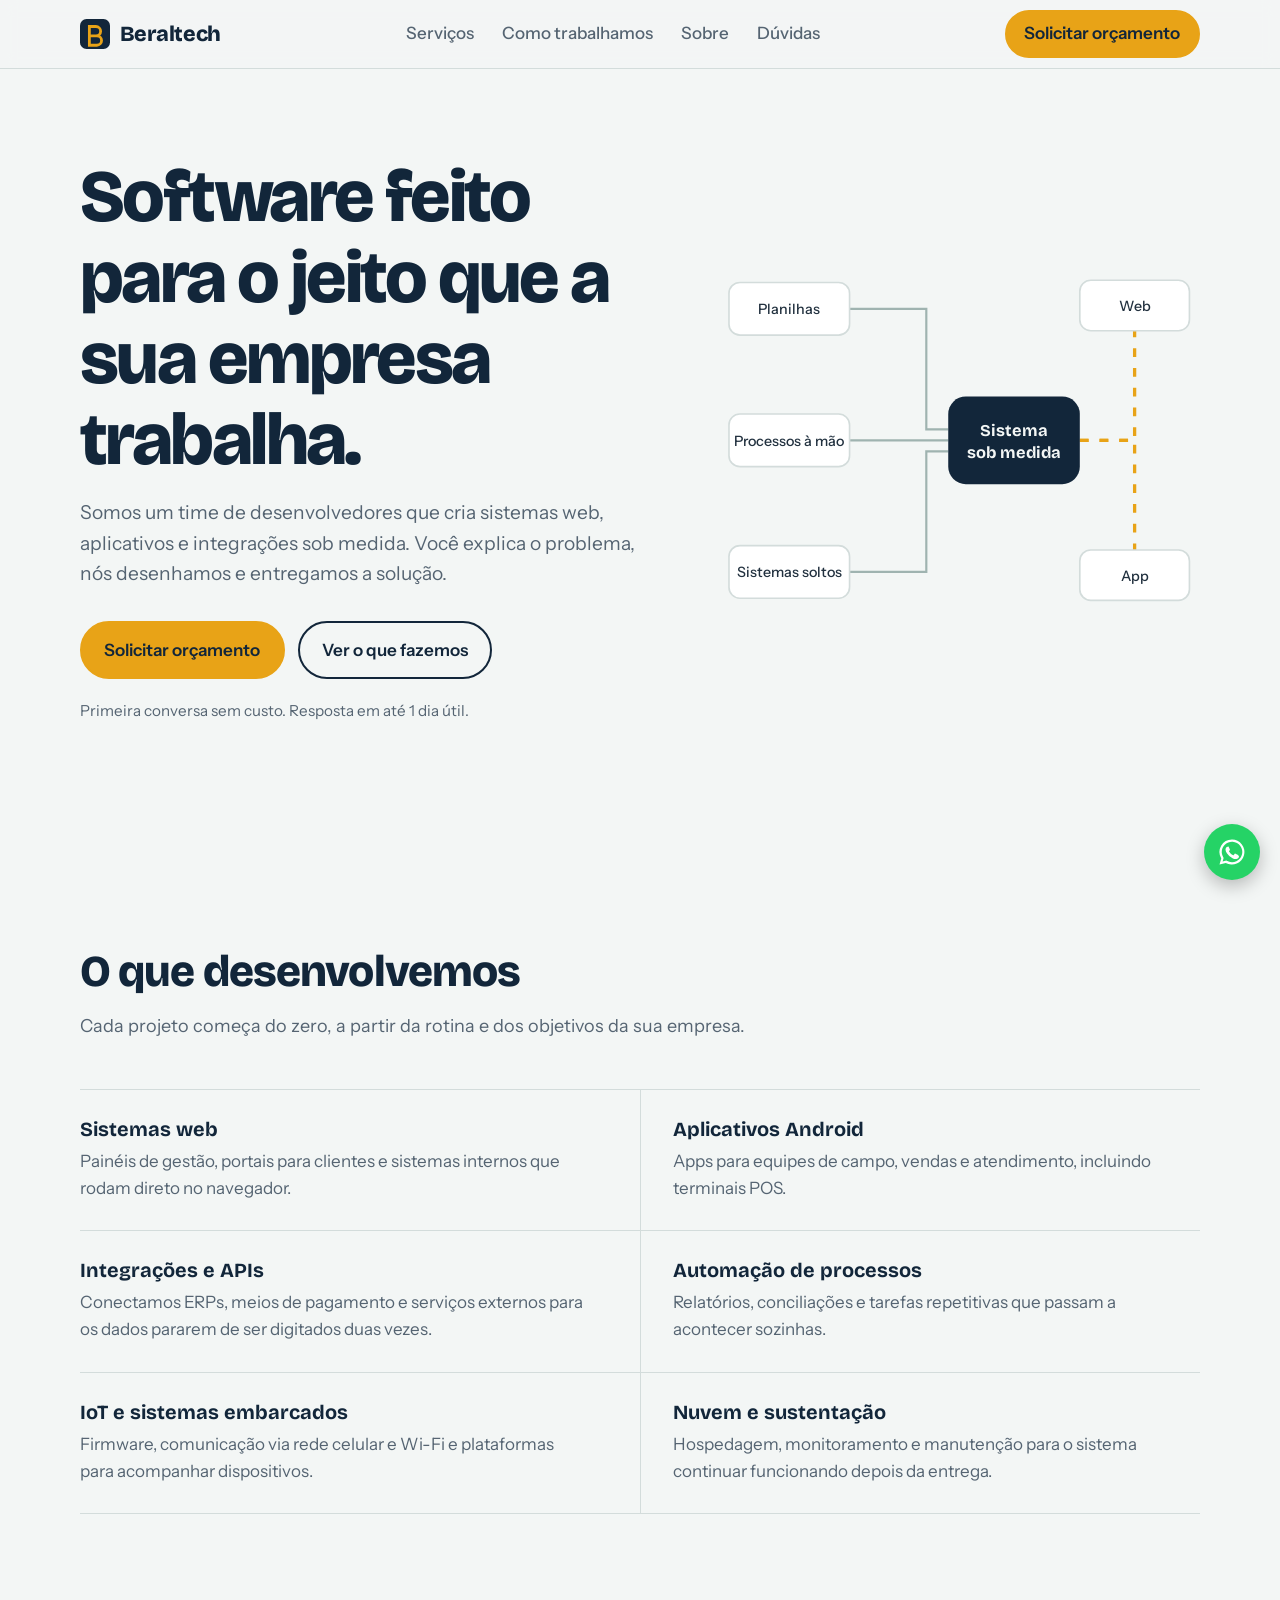
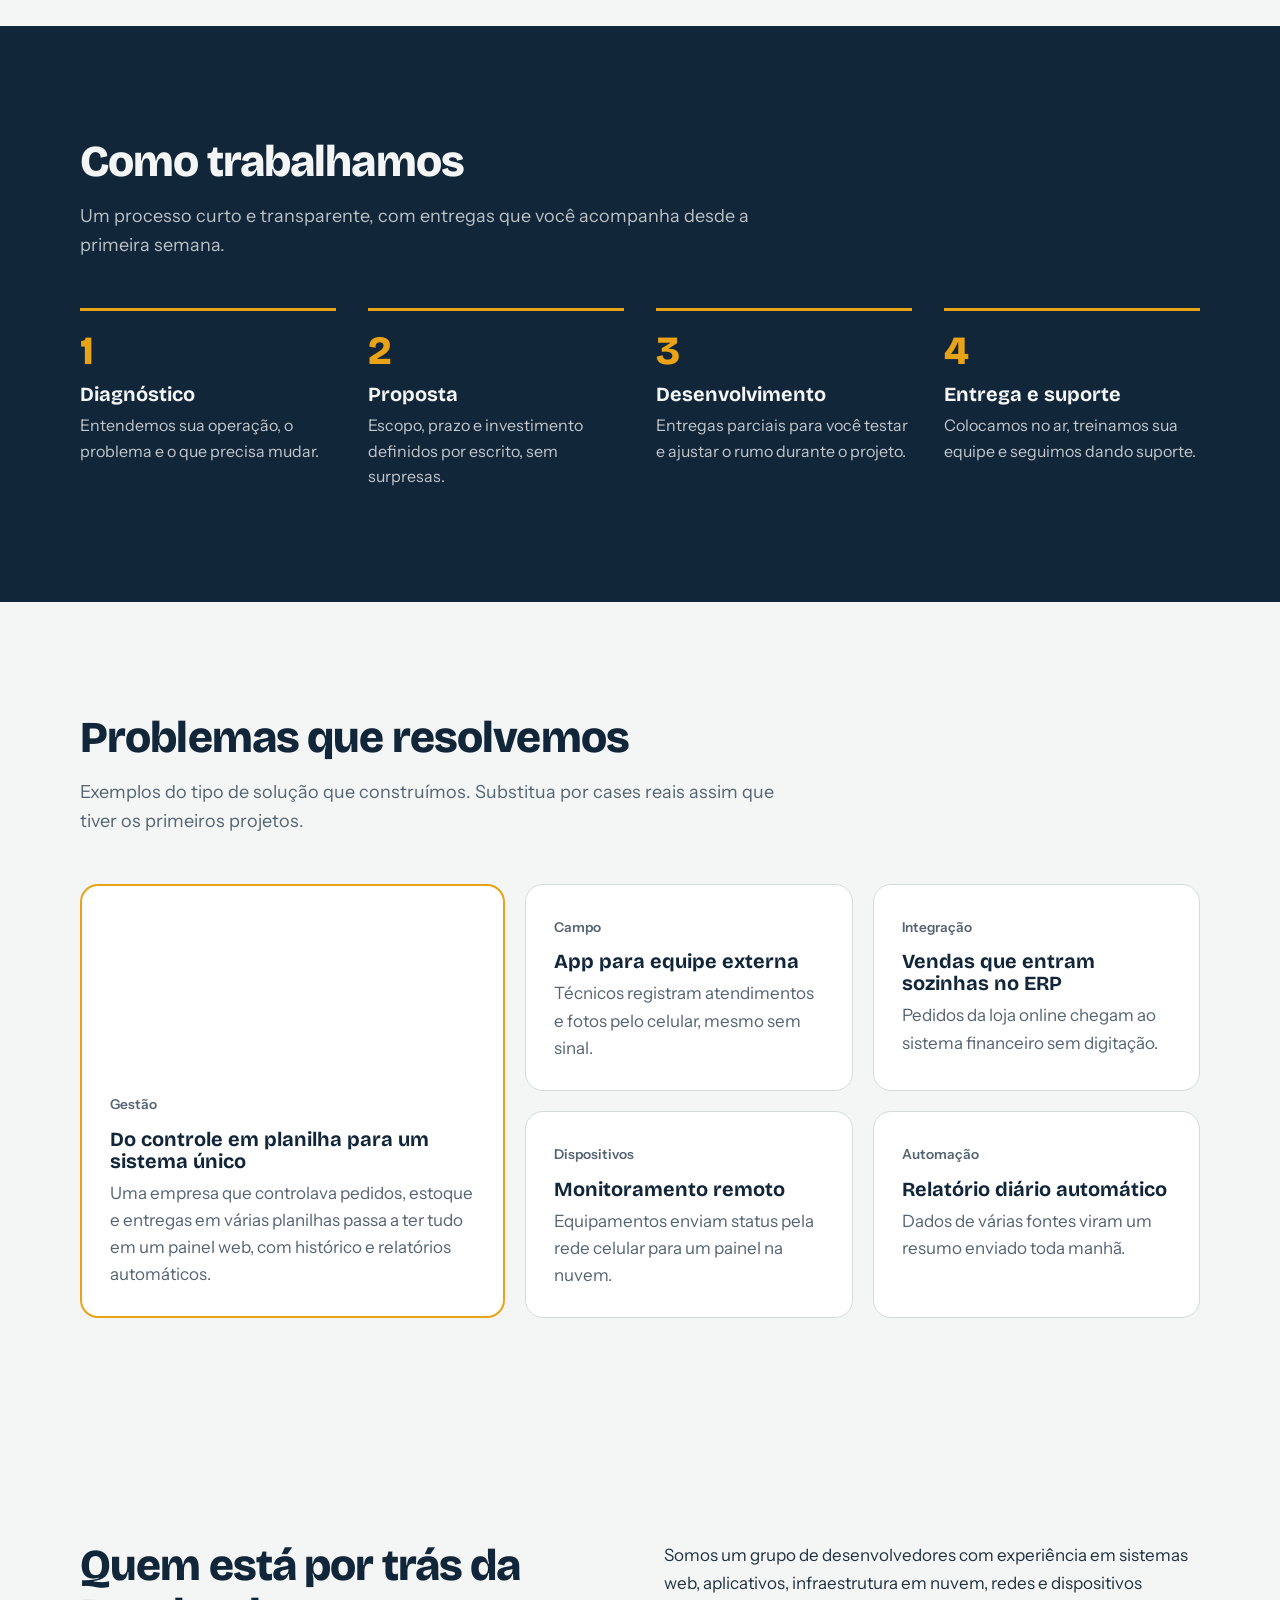
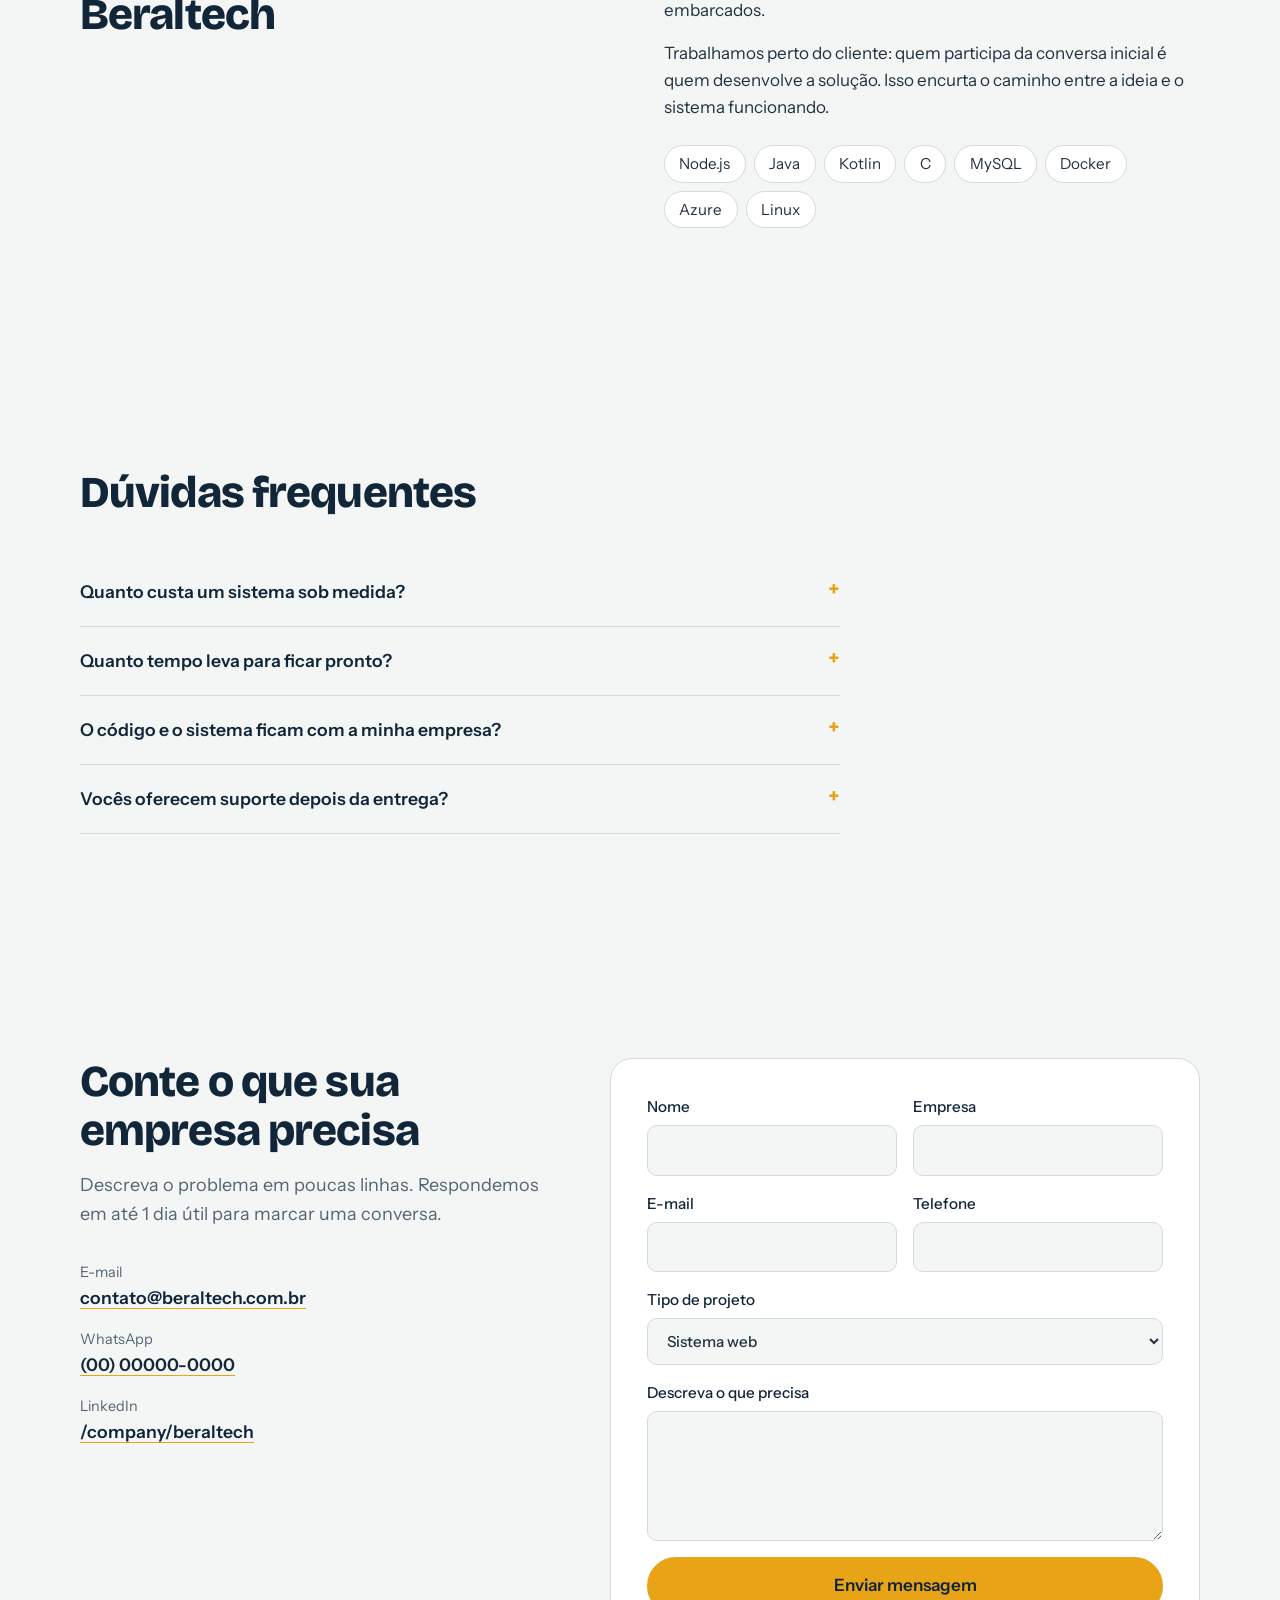
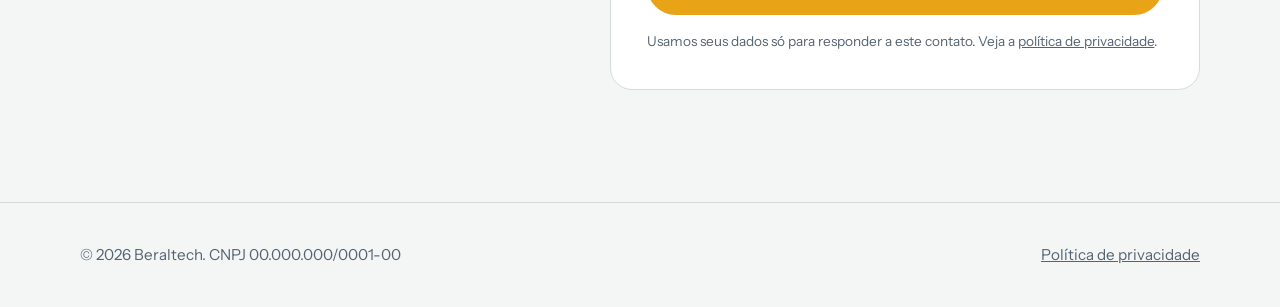
==== index.html @ b831e11f "primeiro commit beraltech" ====
<!DOCTYPE html>
<html lang="pt-BR">
<head>
<meta charset="UTF-8">
<meta name="viewport" content="width=device-width, initial-scale=1, viewport-fit=cover">
<title>Beraltech | Software sob medida para empresas</title>
<meta name="description" content="A Beraltech desenvolve sistemas web, aplicativos, integrações e soluções embarcadas sob medida para a operação da sua empresa.">
<meta property="og:title" content="Beraltech | Software sob medida para empresas">
<meta property="og:description" content="Sistemas, aplicativos e integrações feitos para o jeito que a sua empresa trabalha.">
<meta property="og:type" content="website">
<meta property="og:url" content="https://beraltech.com.br">
<link rel="canonical" href="https://beraltech.com.br">
<link rel="icon" href="data:image/svg+xml,<svg xmlns='http://www.w3.org/2000/svg' viewBox='0 0 32 32'><rect width='32' height='32' rx='7' fill='%2312263A'/><path d='M10 8h7a5 5 0 0 1 0 10h-7zM10 18h8a5 5 0 0 1 0 10h-8z' fill='none' stroke='%23E8A317' stroke-width='3'/></svg>">
<link rel="preconnect" href="https://fonts.googleapis.com">
<link rel="preconnect" href="https://fonts.gstatic.com" crossorigin>
<link href="https://fonts.googleapis.com/css2?family=Bricolage+Grotesque:opsz,wght@12..96,500;12..96,700;12..96,800&family=Instrument+Sans:wght@400;500;600&display=swap" rel="stylesheet">
<style>
  :root {
    --bg: #F3F6F5;
    --surface: #FFFFFF;
    --ink: #12263A;
    --text: #22313F;
    --muted: #556472;
    --line: #D3DCDB;
    --accent: #E8A317;
    --accent-ink: #12263A;
    --trace: #9FB3B0;
    color-scheme: light;
    box-sizing: border-box;
    padding-top: env(safe-area-inset-top, 0px);
    padding-bottom: env(safe-area-inset-bottom, 0px);
  }
  @media (prefers-color-scheme: dark) {
    :root {
      --bg: #0E1A26;
      --surface: #152433;
      --ink: #EDF2F1;
      --text: #D5DEDD;
      --muted: #9AABB4;
      --line: #263A4C;
      --accent: #F0B232;
      --accent-ink: #0E1A26;
      --trace: #3A5468;
      color-scheme: dark;
    }
  }
  *, *::before, *::after { box-sizing: inherit; }
  html { scroll-behavior: smooth; scroll-padding-top: calc(72px + env(safe-area-inset-top, 0px)); }
  @media (prefers-reduced-motion: reduce) { html { scroll-behavior: auto; } * { animation: none !important; } }
  body {
    margin: 0;
    background: var(--bg);
    color: var(--text);
    font: 400 1.0625rem/1.6 "Instrument Sans", system-ui, -apple-system, "Segoe UI", sans-serif;
  }
  h1, h2, h3 { font-family: "Bricolage Grotesque", "Instrument Sans", system-ui, sans-serif; color: var(--ink); line-height: 1.1; margin: 0; }
  h2 { font-size: clamp(1.9rem, 4vw, 2.75rem); font-weight: 800; letter-spacing: -0.02em; max-width: 20ch; }
  h3 { font-size: 1.25rem; font-weight: 700; }
  p { margin: 0; }
  a { color: inherit; }
  :focus-visible { outline: 3px solid var(--accent); outline-offset: 3px; border-radius: 4px; }
  .wrap { width: min(1120px, 100% - 2.5rem); margin-inline: auto; }
  section { padding-block: clamp(4rem, 9vw, 7rem); }
  .lead { color: var(--muted); max-width: 60ch; margin-top: 1rem; font-size: 1.125rem; }

  /* Header */
  body::before { content: ""; position: fixed; inset: 0 0 auto; height: env(safe-area-inset-top, 0px); z-index: 10; background: var(--bg); }
  header {
    position: sticky; top: env(safe-area-inset-top, 0px); z-index: 9;
    background: color-mix(in srgb, var(--bg) 90%, transparent);
    backdrop-filter: blur(8px);
    border-bottom: 1px solid var(--line);
  }
  .nav { display: flex; align-items: center; justify-content: space-between; height: 68px; gap: 1rem; }
  .brand { display: flex; align-items: center; gap: .6rem; text-decoration: none; font: 800 1.35rem "Bricolage Grotesque", system-ui, sans-serif; color: var(--ink); letter-spacing: -0.02em; }
  .nav ul { display: flex; gap: 1.75rem; list-style: none; margin: 0; padding: 0; }
  .nav ul a { text-decoration: none; color: var(--muted); font-weight: 500; }
  .nav ul a:hover { color: var(--ink); }
  @media (max-width: 760px) { .nav ul { display: none; } }

  .btn {
    display: inline-flex; align-items: center; justify-content: center;
    padding: .85rem 1.4rem; border-radius: 999px; font-weight: 600; text-decoration: none;
    border: 2px solid var(--ink); color: var(--ink); background: transparent; cursor: pointer; font: inherit; font-weight: 600;
  }
  .btn-primary { background: var(--accent); border-color: var(--accent); color: var(--accent-ink); }
  .btn-primary:hover { filter: brightness(1.06); }
  .btn-small { padding: .55rem 1.1rem; }

  /* Hero */
  .hero { padding-top: clamp(3rem, 7vw, 5.5rem); }
  .hero-grid { display: grid; grid-template-columns: 1.1fr .9fr; gap: 3rem; align-items: center; }
  .hero h1 { font-size: clamp(2.6rem, 6.4vw, 4.6rem); font-weight: 800; letter-spacing: -0.035em; max-width: 13ch; }
  .hero .lead { font-size: 1.2rem; }
  .hero-actions { display: flex; flex-wrap: wrap; gap: .8rem; margin-top: 2rem; }
  .hero-note { margin-top: 1.25rem; color: var(--muted); font-size: .95rem; }
  .schematic { width: 100%; height: auto; }
  .schematic .trace { fill: none; stroke: var(--trace); stroke-width: 2; }
  .schematic .live { fill: none; stroke: var(--accent); stroke-width: 3; stroke-dasharray: 8 10; animation: flow 1.6s linear infinite; }
  .schematic .node { fill: var(--surface); stroke: var(--line); stroke-width: 1.5; }
  .schematic .core { fill: var(--ink); }
  .schematic text { font: 500 13px "Instrument Sans", system-ui, sans-serif; fill: var(--text); }
  .schematic .core-text { fill: var(--bg); font: 700 15px "Bricolage Grotesque", system-ui, sans-serif; }
  @keyframes flow { to { stroke-dashoffset: -36; } }
  @media (max-width: 860px) { .hero-grid { grid-template-columns: 1fr; } }

  /* Serviços */
  .services { display: grid; grid-template-columns: repeat(2, 1fr); margin-top: 3rem; border-top: 1px solid var(--line); }
  .service { padding: 1.75rem 2rem 1.75rem 0; border-bottom: 1px solid var(--line); }
  .service:nth-child(even) { padding-left: 2rem; padding-right: 0; border-left: 1px solid var(--line); }
  .service p { color: var(--muted); margin-top: .5rem; max-width: 46ch; }
  @media (max-width: 720px) {
    .services { grid-template-columns: 1fr; }
    .service, .service:nth-child(even) { padding: 1.5rem 0; border-left: 0; }
  }

  /* Processo */
  .process-bg { background: var(--ink); color: var(--bg); }
  .process-bg h2, .process-bg h3 { color: var(--bg); }
  .process-bg .lead { color: color-mix(in srgb, var(--bg) 75%, var(--ink)); }
  .steps { list-style: none; margin: 3rem 0 0; padding: 0; display: grid; grid-template-columns: repeat(4, 1fr); gap: 2rem; counter-reset: step; }
  .steps li { counter-increment: step; border-top: 3px solid var(--accent); padding-top: 1.25rem; }
  .steps li::before { content: counter(step); display: block; font: 800 2.5rem/1 "Bricolage Grotesque", system-ui, sans-serif; color: var(--accent); margin-bottom: .75rem; }
  .steps p { margin-top: .5rem; color: color-mix(in srgb, var(--bg) 78%, var(--ink)); font-size: 1rem; }
  @media (max-width: 860px) { .steps { grid-template-columns: repeat(2, 1fr); } }
  @media (max-width: 520px) { .steps { grid-template-columns: 1fr; } }

  /* Exemplos */
  .examples { display: grid; grid-template-columns: 1.3fr 1fr 1fr; gap: 1.25rem; margin-top: 3rem; }
  .example { background: var(--surface); border: 1px solid var(--line); border-radius: 18px; padding: 1.75rem; }
  .example:first-child { grid-row: span 2; display: flex; flex-direction: column; justify-content: flex-end; border-color: var(--accent); border-width: 2px; }
  .example .tag { display: inline-block; font-size: .85rem; font-weight: 600; color: var(--muted); margin-bottom: .75rem; }
  .example p { color: var(--muted); margin-top: .5rem; }
  @media (max-width: 860px) { .examples { grid-template-columns: 1fr; } .example:first-child { grid-row: auto; } }

  /* Sobre */
  .about { display: grid; grid-template-columns: 1fr 1fr; gap: 3rem; align-items: start; }
  .about p + p { margin-top: 1rem; }
  .stack { display: flex; flex-wrap: wrap; gap: .5rem; margin-top: 1.5rem; list-style: none; padding: 0; }
  .stack li { border: 1px solid var(--line); border-radius: 999px; padding: .35rem .9rem; font-size: .95rem; background: var(--surface); }
  @media (max-width: 860px) { .about { grid-template-columns: 1fr; } }

  /* FAQ */
  .faq { margin-top: 2.5rem; max-width: 760px; }
  .faq details { border-bottom: 1px solid var(--line); padding: 1.25rem 0; }
  .faq summary { cursor: pointer; font-weight: 600; color: var(--ink); font-size: 1.1rem; list-style: none; display: flex; justify-content: space-between; gap: 1rem; }
  .faq summary::-webkit-details-marker { display: none; }
  .faq summary::after { content: "+"; font: 700 1.4rem/1 "Bricolage Grotesque", system-ui, sans-serif; color: var(--accent); transition: transform .2s; }
  .faq details[open] summary::after { transform: rotate(45deg); }
  .faq details p { margin-top: .75rem; color: var(--muted); max-width: 65ch; }

  /* Contato */
  .contact { display: grid; grid-template-columns: .9fr 1.1fr; gap: 3rem; }
  .channels { list-style: none; padding: 0; margin: 2rem 0 0; display: grid; gap: 1rem; }
  .channels span { display: block; font-size: .9rem; color: var(--muted); }
  .channels a { font-weight: 600; font-size: 1.1rem; color: var(--ink); text-decoration-color: var(--accent); text-underline-offset: 4px; }
  form { background: var(--surface); border: 1px solid var(--line); border-radius: 22px; padding: clamp(1.5rem, 4vw, 2.25rem); display: grid; gap: 1rem; }
  .row { display: grid; grid-template-columns: 1fr 1fr; gap: 1rem; }
  label { display: grid; gap: .35rem; font-weight: 500; font-size: .95rem; color: var(--ink); }
  input, textarea, select {
    font: inherit; color: var(--text); background: var(--bg); border: 1px solid var(--line);
    border-radius: 10px; padding: .75rem .9rem; width: 100%;
  }
  textarea { min-height: 130px; resize: vertical; }
  .privacy { font-size: .85rem; color: var(--muted); }
  @media (max-width: 860px) { .contact { grid-template-columns: 1fr; } }
  @media (max-width: 520px) { .row { grid-template-columns: 1fr; } }

  /* Rodapé */
  footer { border-top: 1px solid var(--line); padding-block: 2.5rem; color: var(--muted); font-size: .95rem; }
  .foot { display: flex; flex-wrap: wrap; justify-content: space-between; gap: 1rem; }

  /* WhatsApp flutuante */
  .wa {
    position: fixed; right: 1.25rem; bottom: calc(1.25rem + env(safe-area-inset-bottom, 0px)); z-index: 8;
    width: 56px; height: 56px; border-radius: 50%; background: #25D366; display: grid; place-items: center;
    box-shadow: 0 6px 18px rgba(0,0,0,.25);
  }
</style>
</head>
<body>

<header>
  <nav class="wrap nav" aria-label="Principal">
    <a class="brand" href="#inicio">
      <svg width="30" height="30" viewBox="0 0 32 32" aria-hidden="true"><rect width="32" height="32" rx="7" fill="#12263A"/><path d="M10 8h7a5 5 0 0 1 0 10h-7zM10 18h8a5 5 0 0 1 0 10h-8z" fill="none" stroke="#E8A317" stroke-width="3"/></svg>
      Beraltech
    </a>
    <ul>
      <li><a href="#servicos">Serviços</a></li>
      <li><a href="#processo">Como trabalhamos</a></li>
      <li><a href="#sobre">Sobre</a></li>
      <li><a href="#faq">Dúvidas</a></li>
    </ul>
    <a class="btn btn-primary btn-small" href="#contato">Solicitar orçamento</a>
  </nav>
</header>

<main id="inicio">
  <section class="hero">
    <div class="wrap hero-grid">
      <div>
        <h1>Software feito para o jeito que a sua empresa trabalha.</h1>
        <p class="lead">Somos um time de desenvolvedores que cria sistemas web, aplicativos e integrações sob medida. Você explica o problema, nós desenhamos e entregamos a solução.</p>
        <div class="hero-actions">
          <a class="btn btn-primary" href="#contato">Solicitar orçamento</a>
          <a class="btn" href="#servicos">Ver o que fazemos</a>
        </div>
        <p class="hero-note">Primeira conversa sem custo. Resposta em até 1 dia útil.</p>
      </div>
      <svg class="schematic" viewBox="0 0 440 360" role="img" aria-label="Diagrama: planilhas, processos manuais e sistemas separados se conectam a um sistema sob medida">
        <path class="trace" d="M120 60 H190 V170 H210"/>
        <path class="trace" d="M120 180 H210"/>
        <path class="trace" d="M120 300 H190 V190 H210"/>
        <path class="live" d="M330 180 H380 V80"/>
        <path class="live" d="M330 180 H380 V280"/>
        <rect class="node" x="10" y="36" width="110" height="48" rx="10"/><text x="65" y="65" text-anchor="middle">Planilhas</text>
        <rect class="node" x="10" y="156" width="110" height="48" rx="10"/><text x="65" y="185" text-anchor="middle">Processos à mão</text>
        <rect class="node" x="10" y="276" width="110" height="48" rx="10"/><text x="65" y="305" text-anchor="middle">Sistemas soltos</text>
        <rect class="core" x="210" y="140" width="120" height="80" rx="16"/>
        <text class="core-text" x="270" y="176" text-anchor="middle">Sistema</text>
        <text class="core-text" x="270" y="196" text-anchor="middle">sob medida</text>
        <rect class="node" x="330" y="34" width="100" height="46" rx="10"/><text x="380" y="62" text-anchor="middle">Web</text>
        <rect class="node" x="330" y="280" width="100" height="46" rx="10"/><text x="380" y="308" text-anchor="middle">App</text>
      </svg>
    </div>
  </section>

  <section id="servicos">
    <div class="wrap">
      <h2>O que desenvolvemos</h2>
      <p class="lead">Cada projeto começa do zero, a partir da rotina e dos objetivos da sua empresa.</p>
      <div class="services">
        <article class="service"><h3>Sistemas web</h3><p>Painéis de gestão, portais para clientes e sistemas internos que rodam direto no navegador.</p></article>
        <article class="service"><h3>Aplicativos Android</h3><p>Apps para equipes de campo, vendas e atendimento, incluindo terminais POS.</p></article>
        <article class="service"><h3>Integrações e APIs</h3><p>Conectamos ERPs, meios de pagamento e serviços externos para os dados pararem de ser digitados duas vezes.</p></article>
        <article class="service"><h3>Automação de processos</h3><p>Relatórios, conciliações e tarefas repetitivas que passam a acontecer sozinhas.</p></article>
        <article class="service"><h3>IoT e sistemas embarcados</h3><p>Firmware, comunicação via rede celular e Wi-Fi e plataformas para acompanhar dispositivos.</p></article>
        <article class="service"><h3>Nuvem e sustentação</h3><p>Hospedagem, monitoramento e manutenção para o sistema continuar funcionando depois da entrega.</p></article>
      </div>
    </div>
  </section>

  <section id="processo" class="process-bg">
    <div class="wrap">
      <h2>Como trabalhamos</h2>
      <p class="lead">Um processo curto e transparente, com entregas que você acompanha desde a primeira semana.</p>
      <ol class="steps">
        <li><h3>Diagnóstico</h3><p>Entendemos sua operação, o problema e o que precisa mudar.</p></li>
        <li><h3>Proposta</h3><p>Escopo, prazo e investimento definidos por escrito, sem surpresas.</p></li>
        <li><h3>Desenvolvimento</h3><p>Entregas parciais para você testar e ajustar o rumo durante o projeto.</p></li>
        <li><h3>Entrega e suporte</h3><p>Colocamos no ar, treinamos sua equipe e seguimos dando suporte.</p></li>
      </ol>
    </div>
  </section>

  <section>
    <div class="wrap">
      <h2>Problemas que resolvemos</h2>
      <p class="lead">Exemplos do tipo de solução que construímos. Substitua por cases reais assim que tiver os primeiros projetos.</p>
      <div class="examples">
        <article class="example"><span class="tag">Gestão</span><h3>Do controle em planilha para um sistema único</h3><p>Uma empresa que controlava pedidos, estoque e entregas em várias planilhas passa a ter tudo em um painel web, com histórico e relatórios automáticos.</p></article>
        <article class="example"><span class="tag">Campo</span><h3>App para equipe externa</h3><p>Técnicos registram atendimentos e fotos pelo celular, mesmo sem sinal.</p></article>
        <article class="example"><span class="tag">Integração</span><h3>Vendas que entram sozinhas no ERP</h3><p>Pedidos da loja online chegam ao sistema financeiro sem digitação.</p></article>
        <article class="example"><span class="tag">Dispositivos</span><h3>Monitoramento remoto</h3><p>Equipamentos enviam status pela rede celular para um painel na nuvem.</p></article>
        <article class="example"><span class="tag">Automação</span><h3>Relatório diário automático</h3><p>Dados de várias fontes viram um resumo enviado toda manhã.</p></article>
      </div>
    </div>
  </section>

  <section id="sobre">
    <div class="wrap about">
      <div>
        <h2>Quem está por trás da Beraltech</h2>
      </div>
      <div>
        <p>Somos um grupo de desenvolvedores com experiência em sistemas web, aplicativos, infraestrutura em nuvem, redes e dispositivos embarcados.</p>
        <p>Trabalhamos perto do cliente: quem participa da conversa inicial é quem desenvolve a solução. Isso encurta o caminho entre a ideia e o sistema funcionando.</p>
        <ul class="stack" aria-label="Tecnologias">
          <li>Node.js</li><li>Java</li><li>Kotlin</li><li>C</li><li>MySQL</li><li>Docker</li><li>Azure</li><li>Linux</li>
        </ul>
      </div>
    </div>
  </section>

  <section id="faq">
    <div class="wrap">
      <h2>Dúvidas frequentes</h2>
      <div class="faq">
        <details><summary>Quanto custa um sistema sob medida?</summary><p>Depende do tamanho do problema. Depois da conversa de diagnóstico enviamos uma proposta com escopo, prazo e valor fechados.</p></details>
        <details><summary>Quanto tempo leva para ficar pronto?</summary><p>Projetos menores ficam prontos em poucas semanas. Projetos maiores são divididos em etapas, e a primeira versão utilizável chega rápido.</p></details>
        <details><summary>O código e o sistema ficam com a minha empresa?</summary><p>Sim. Ao final do projeto, o código e os acessos são entregues a você.</p></details>
        <details><summary>Vocês oferecem suporte depois da entrega?</summary><p>Sim. Oferecemos planos mensais de manutenção, hospedagem e melhorias contínuas.</p></details>
      </div>
    </div>
  </section>

  <section id="contato">
    <div class="wrap contact">
      <div>
        <h2>Conte o que sua empresa precisa</h2>
        <p class="lead">Descreva o problema em poucas linhas. Respondemos em até 1 dia útil para marcar uma conversa.</p>
        <ul class="channels">
          <li><span>E-mail</span><a href="mailto:contato@beraltech.com.br">contato@beraltech.com.br</a></li>
          <li><span>WhatsApp</span><a href="https://wa.me/5500000000000">(00) 00000-0000</a></li>
          <li><span>LinkedIn</span><a href="https://www.linkedin.com/company/beraltech">/company/beraltech</a></li>
        </ul>
      </div>
      <!-- Troque SEU_ID pelo ID gerado no formspree.io (plano gratuito) -->
      <form action="https://formspree.io/f/SEU_ID" method="POST">
        <div class="row">
          <label>Nome<input name="nome" required autocomplete="name"></label>
          <label>Empresa<input name="empresa" autocomplete="organization"></label>
        </div>
        <div class="row">
          <label>E-mail<input type="email" name="email" required autocomplete="email"></label>
          <label>Telefone<input type="tel" name="telefone" autocomplete="tel"></label>
        </div>
        <label>Tipo de projeto
          <select name="tipo">
            <option>Sistema web</option><option>Aplicativo</option><option>Integração</option>
            <option>IoT ou embarcados</option><option>Ainda não sei</option>
          </select>
        </label>
        <label>Descreva o que precisa<textarea name="mensagem" required></textarea></label>
        <button class="btn btn-primary" type="submit">Enviar mensagem</button>
        <p class="privacy">Usamos seus dados só para responder a este contato. Veja a <a href="/privacidade.html">política de privacidade</a>.</p>
      </form>
    </div>
  </section>
</main>

<footer>
  <div class="wrap foot">
    <p>© <span id="ano"></span> Beraltech. CNPJ 00.000.000/0001-00</p>
    <p><a href="/privacidade.html">Política de privacidade</a></p>
  </div>
</footer>

<a class="wa" href="https://wa.me/5500000000000" aria-label="Falar pelo WhatsApp">
  <svg width="30" height="30" viewBox="0 0 24 24" fill="#fff" aria-hidden="true"><path d="M12 2a10 10 0 0 0-8.6 15.1L2 22l5-1.3A10 10 0 1 0 12 2zm0 18.2a8.2 8.2 0 0 1-4.2-1.2l-.3-.2-3 .8.8-2.9-.2-.3A8.2 8.2 0 1 1 12 20.2zm4.5-6.1c-.2-.1-1.5-.7-1.7-.8s-.4-.1-.6.1-.7.8-.8 1-.3.2-.5.1a6.7 6.7 0 0 1-3.3-2.9c-.2-.4.2-.4.7-1.3.1-.2 0-.3 0-.4l-.8-1.8c-.2-.5-.4-.4-.6-.4h-.5a1 1 0 0 0-.7.3 3 3 0 0 0-.9 2.2 5.2 5.2 0 0 0 1.1 2.7 11.8 11.8 0 0 0 4.5 4c1.7.7 2.3.8 3.2.6a2.7 2.7 0 0 0 1.8-1.2 2.2 2.2 0 0 0 .1-1.3c0-.1-.2-.2-.5-.3z"/></svg>
</a>

<script>document.getElementById("ano").textContent = new Date().getFullYear();</script>
</body>
</html>
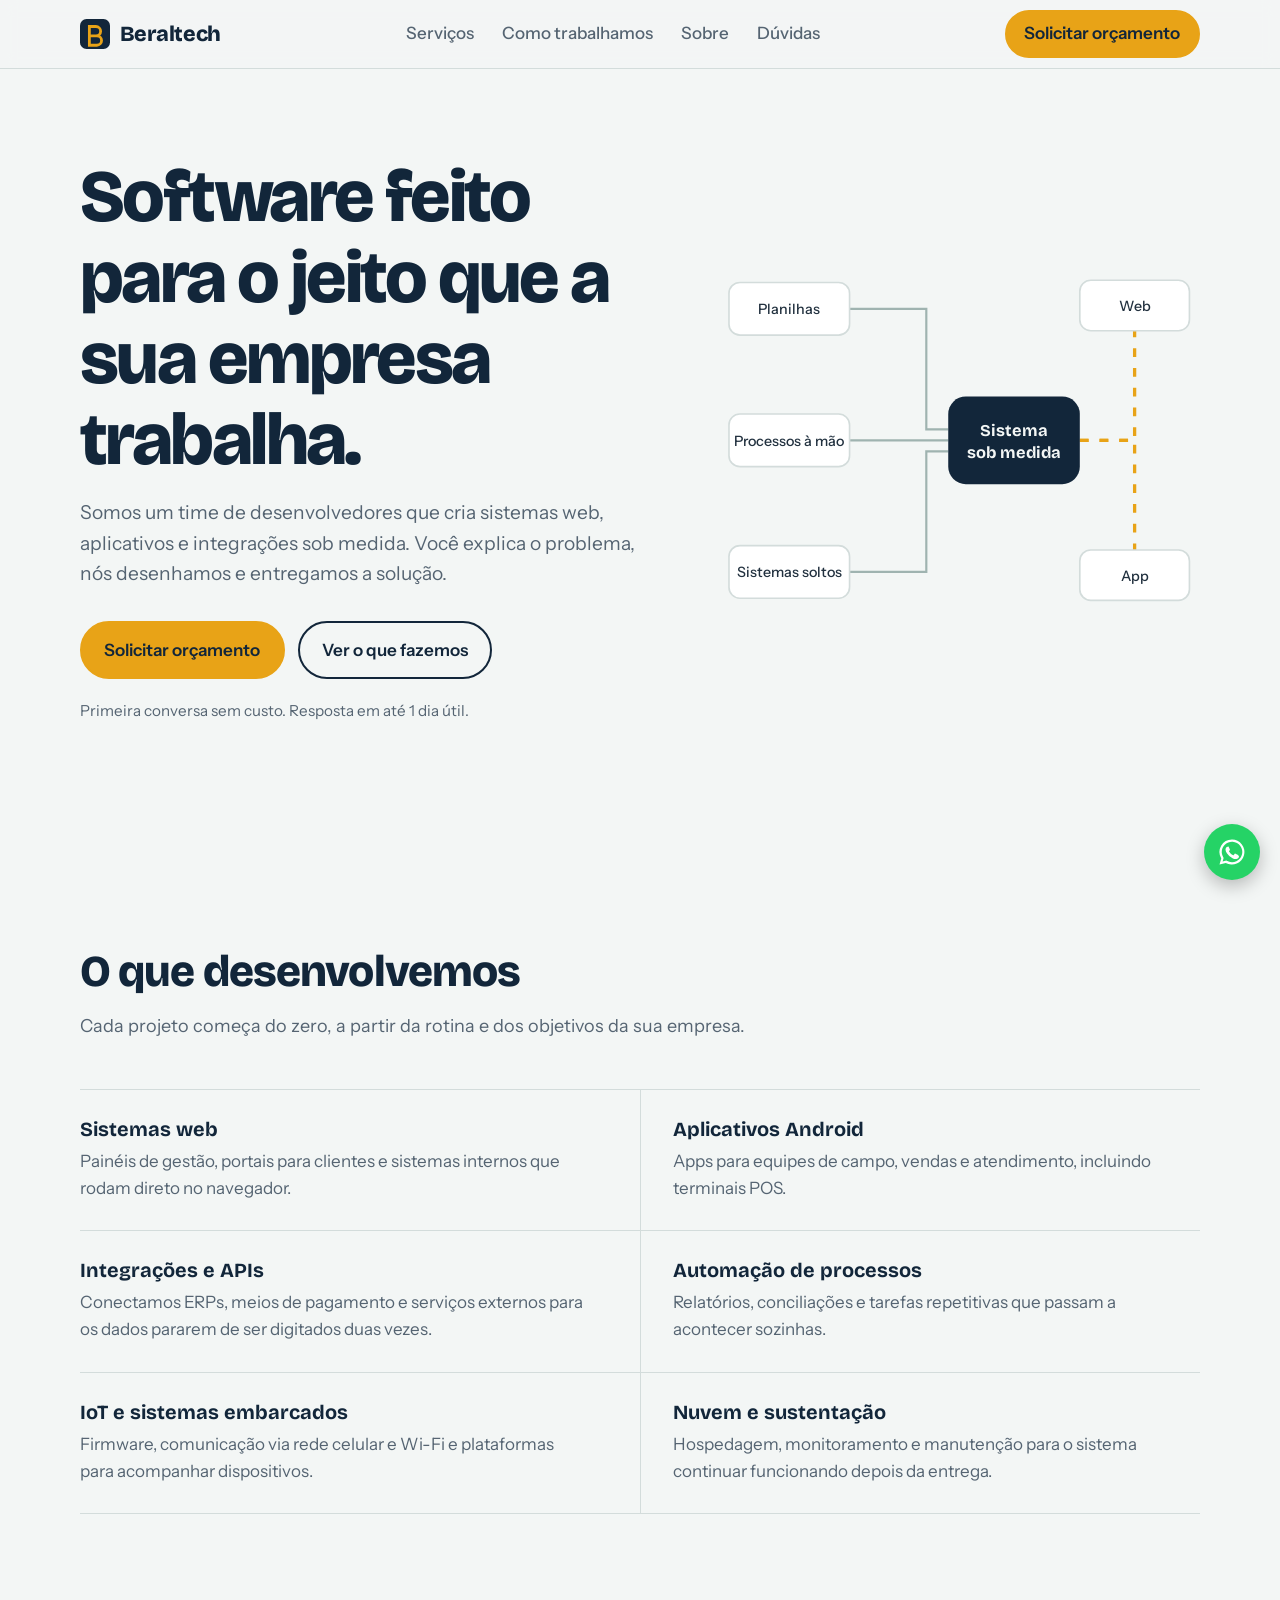
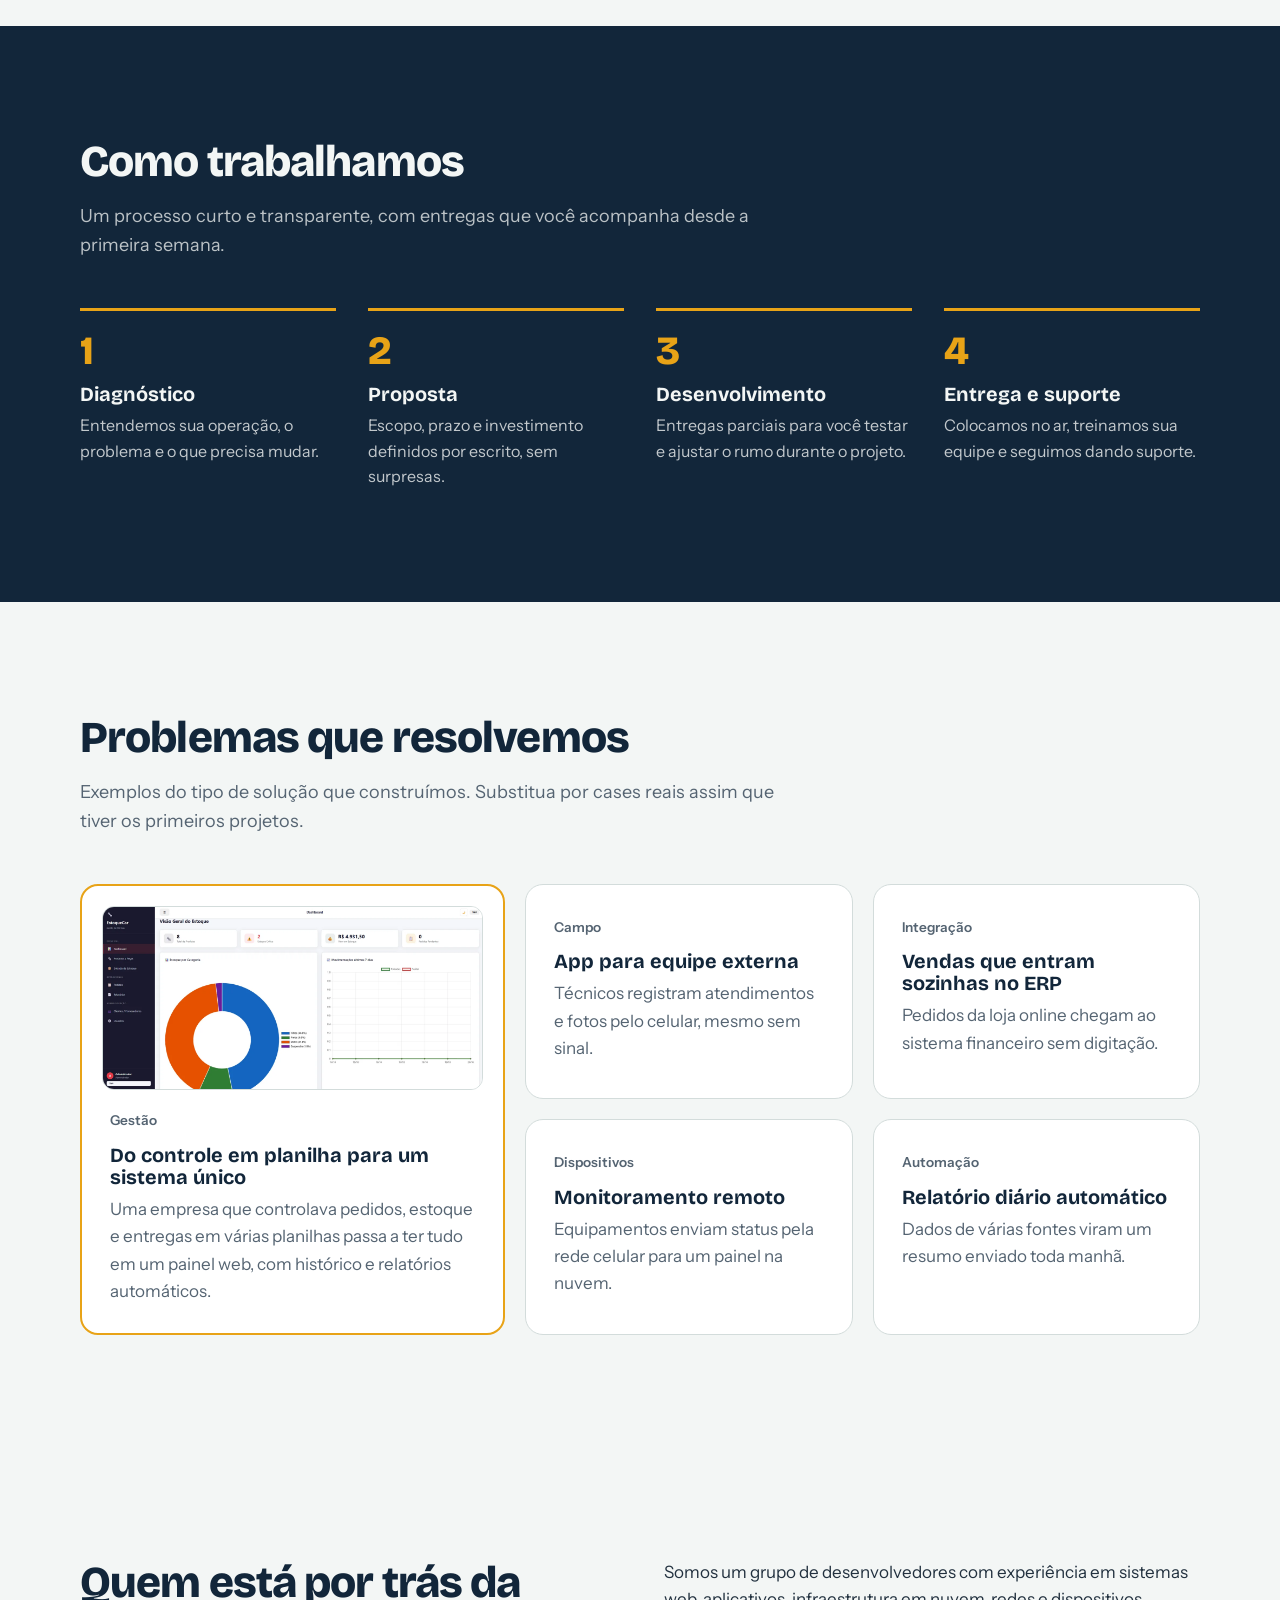
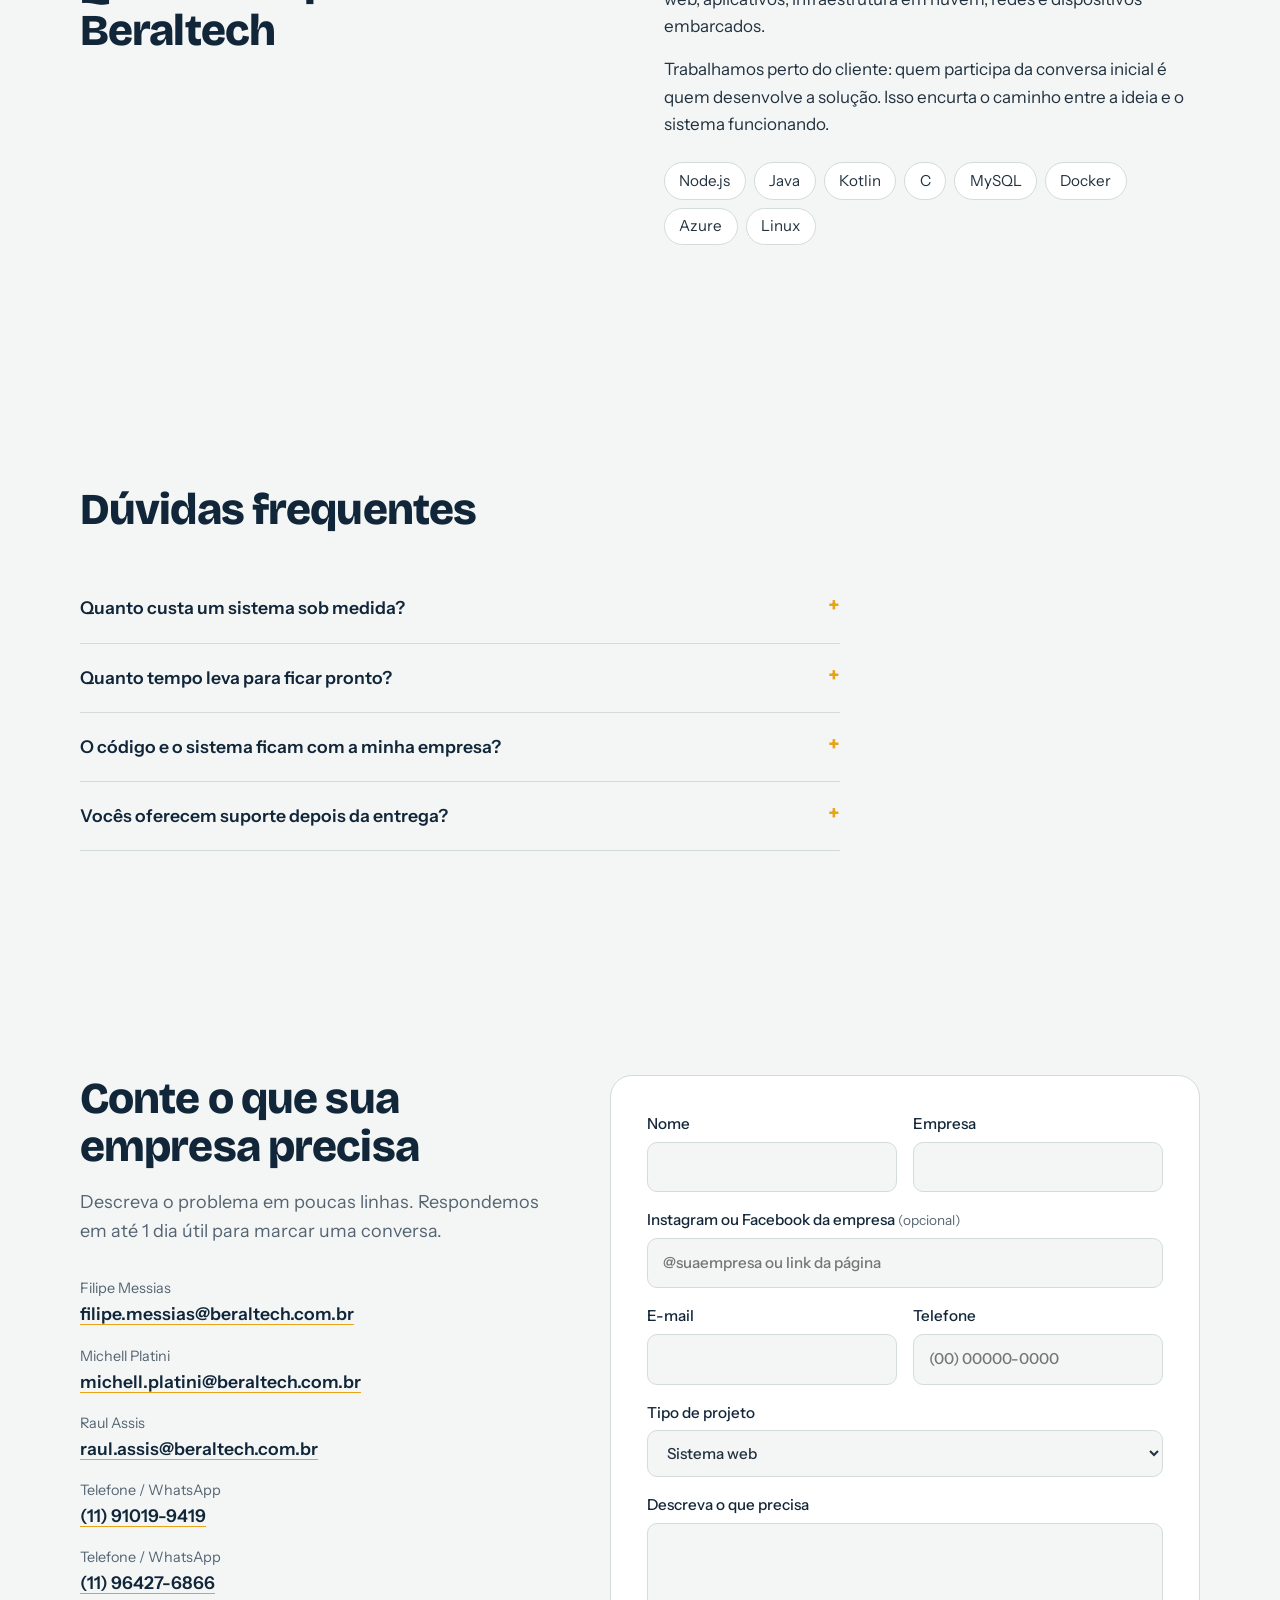
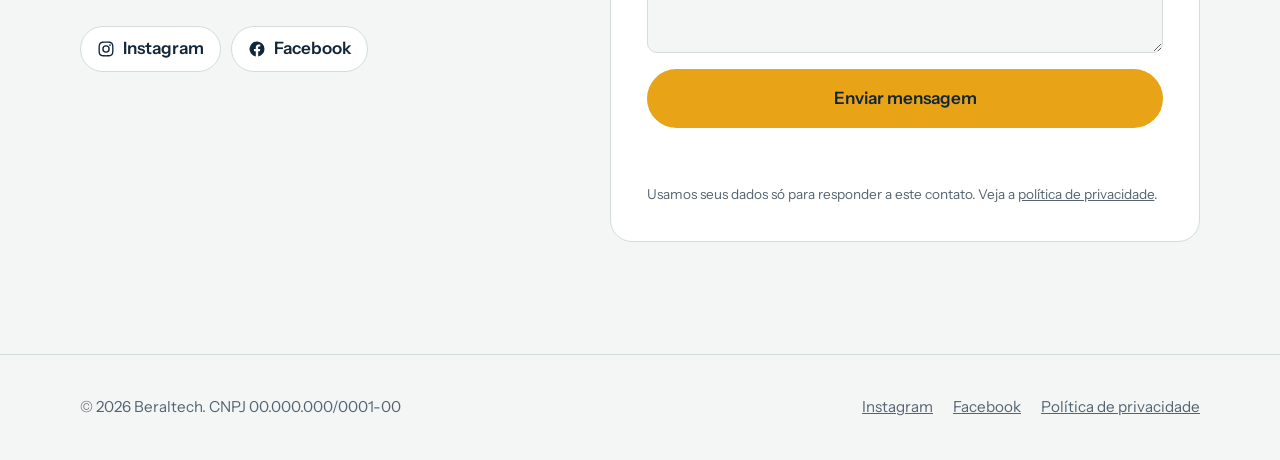
==== commit 867004fe: "Separa HTML, CSS e JS, atualiza contatos e adiciona imagem do painel" ====
--- a/index.html
+++ b/index.html
@@ -14,169 +14,7 @@
 <link rel="preconnect" href="https://fonts.googleapis.com">
 <link rel="preconnect" href="https://fonts.gstatic.com" crossorigin>
 <link href="https://fonts.googleapis.com/css2?family=Bricolage+Grotesque:opsz,wght@12..96,500;12..96,700;12..96,800&family=Instrument+Sans:wght@400;500;600&display=swap" rel="stylesheet">
-<style>
-  :root {
-    --bg: #F3F6F5;
-    --surface: #FFFFFF;
-    --ink: #12263A;
-    --text: #22313F;
-    --muted: #556472;
-    --line: #D3DCDB;
-    --accent: #E8A317;
-    --accent-ink: #12263A;
-    --trace: #9FB3B0;
-    color-scheme: light;
-    box-sizing: border-box;
-    padding-top: env(safe-area-inset-top, 0px);
-    padding-bottom: env(safe-area-inset-bottom, 0px);
-  }
-  @media (prefers-color-scheme: dark) {
-    :root {
-      --bg: #0E1A26;
-      --surface: #152433;
-      --ink: #EDF2F1;
-      --text: #D5DEDD;
-      --muted: #9AABB4;
-      --line: #263A4C;
-      --accent: #F0B232;
-      --accent-ink: #0E1A26;
-      --trace: #3A5468;
-      color-scheme: dark;
-    }
-  }
-  *, *::before, *::after { box-sizing: inherit; }
-  html { scroll-behavior: smooth; scroll-padding-top: calc(72px + env(safe-area-inset-top, 0px)); }
-  @media (prefers-reduced-motion: reduce) { html { scroll-behavior: auto; } * { animation: none !important; } }
-  body {
-    margin: 0;
-    background: var(--bg);
-    color: var(--text);
-    font: 400 1.0625rem/1.6 "Instrument Sans", system-ui, -apple-system, "Segoe UI", sans-serif;
-  }
-  h1, h2, h3 { font-family: "Bricolage Grotesque", "Instrument Sans", system-ui, sans-serif; color: var(--ink); line-height: 1.1; margin: 0; }
-  h2 { font-size: clamp(1.9rem, 4vw, 2.75rem); font-weight: 800; letter-spacing: -0.02em; max-width: 20ch; }
-  h3 { font-size: 1.25rem; font-weight: 700; }
-  p { margin: 0; }
-  a { color: inherit; }
-  :focus-visible { outline: 3px solid var(--accent); outline-offset: 3px; border-radius: 4px; }
-  .wrap { width: min(1120px, 100% - 2.5rem); margin-inline: auto; }
-  section { padding-block: clamp(4rem, 9vw, 7rem); }
-  .lead { color: var(--muted); max-width: 60ch; margin-top: 1rem; font-size: 1.125rem; }
-
-  /* Header */
-  body::before { content: ""; position: fixed; inset: 0 0 auto; height: env(safe-area-inset-top, 0px); z-index: 10; background: var(--bg); }
-  header {
-    position: sticky; top: env(safe-area-inset-top, 0px); z-index: 9;
-    background: color-mix(in srgb, var(--bg) 90%, transparent);
-    backdrop-filter: blur(8px);
-    border-bottom: 1px solid var(--line);
-  }
-  .nav { display: flex; align-items: center; justify-content: space-between; height: 68px; gap: 1rem; }
-  .brand { display: flex; align-items: center; gap: .6rem; text-decoration: none; font: 800 1.35rem "Bricolage Grotesque", system-ui, sans-serif; color: var(--ink); letter-spacing: -0.02em; }
-  .nav ul { display: flex; gap: 1.75rem; list-style: none; margin: 0; padding: 0; }
-  .nav ul a { text-decoration: none; color: var(--muted); font-weight: 500; }
-  .nav ul a:hover { color: var(--ink); }
-  @media (max-width: 760px) { .nav ul { display: none; } }
-
-  .btn {
-    display: inline-flex; align-items: center; justify-content: center;
-    padding: .85rem 1.4rem; border-radius: 999px; font-weight: 600; text-decoration: none;
-    border: 2px solid var(--ink); color: var(--ink); background: transparent; cursor: pointer; font: inherit; font-weight: 600;
-  }
-  .btn-primary { background: var(--accent); border-color: var(--accent); color: var(--accent-ink); }
-  .btn-primary:hover { filter: brightness(1.06); }
-  .btn-small { padding: .55rem 1.1rem; }
-
-  /* Hero */
-  .hero { padding-top: clamp(3rem, 7vw, 5.5rem); }
-  .hero-grid { display: grid; grid-template-columns: 1.1fr .9fr; gap: 3rem; align-items: center; }
-  .hero h1 { font-size: clamp(2.6rem, 6.4vw, 4.6rem); font-weight: 800; letter-spacing: -0.035em; max-width: 13ch; }
-  .hero .lead { font-size: 1.2rem; }
-  .hero-actions { display: flex; flex-wrap: wrap; gap: .8rem; margin-top: 2rem; }
-  .hero-note { margin-top: 1.25rem; color: var(--muted); font-size: .95rem; }
-  .schematic { width: 100%; height: auto; }
-  .schematic .trace { fill: none; stroke: var(--trace); stroke-width: 2; }
-  .schematic .live { fill: none; stroke: var(--accent); stroke-width: 3; stroke-dasharray: 8 10; animation: flow 1.6s linear infinite; }
-  .schematic .node { fill: var(--surface); stroke: var(--line); stroke-width: 1.5; }
-  .schematic .core { fill: var(--ink); }
-  .schematic text { font: 500 13px "Instrument Sans", system-ui, sans-serif; fill: var(--text); }
-  .schematic .core-text { fill: var(--bg); font: 700 15px "Bricolage Grotesque", system-ui, sans-serif; }
-  @keyframes flow { to { stroke-dashoffset: -36; } }
-  @media (max-width: 860px) { .hero-grid { grid-template-columns: 1fr; } }
-
-  /* Serviços */
-  .services { display: grid; grid-template-columns: repeat(2, 1fr); margin-top: 3rem; border-top: 1px solid var(--line); }
-  .service { padding: 1.75rem 2rem 1.75rem 0; border-bottom: 1px solid var(--line); }
-  .service:nth-child(even) { padding-left: 2rem; padding-right: 0; border-left: 1px solid var(--line); }
-  .service p { color: var(--muted); margin-top: .5rem; max-width: 46ch; }
-  @media (max-width: 720px) {
-    .services { grid-template-columns: 1fr; }
-    .service, .service:nth-child(even) { padding: 1.5rem 0; border-left: 0; }
-  }
-
-  /* Processo */
-  .process-bg { background: var(--ink); color: var(--bg); }
-  .process-bg h2, .process-bg h3 { color: var(--bg); }
-  .process-bg .lead { color: color-mix(in srgb, var(--bg) 75%, var(--ink)); }
-  .steps { list-style: none; margin: 3rem 0 0; padding: 0; display: grid; grid-template-columns: repeat(4, 1fr); gap: 2rem; counter-reset: step; }
-  .steps li { counter-increment: step; border-top: 3px solid var(--accent); padding-top: 1.25rem; }
-  .steps li::before { content: counter(step); display: block; font: 800 2.5rem/1 "Bricolage Grotesque", system-ui, sans-serif; color: var(--accent); margin-bottom: .75rem; }
-  .steps p { margin-top: .5rem; color: color-mix(in srgb, var(--bg) 78%, var(--ink)); font-size: 1rem; }
-  @media (max-width: 860px) { .steps { grid-template-columns: repeat(2, 1fr); } }
-  @media (max-width: 520px) { .steps { grid-template-columns: 1fr; } }
-
-  /* Exemplos */
-  .examples { display: grid; grid-template-columns: 1.3fr 1fr 1fr; gap: 1.25rem; margin-top: 3rem; }
-  .example { background: var(--surface); border: 1px solid var(--line); border-radius: 18px; padding: 1.75rem; }
-  .example:first-child { grid-row: span 2; display: flex; flex-direction: column; justify-content: flex-end; border-color: var(--accent); border-width: 2px; }
-  .example .tag { display: inline-block; font-size: .85rem; font-weight: 600; color: var(--muted); margin-bottom: .75rem; }
-  .example p { color: var(--muted); margin-top: .5rem; }
-  @media (max-width: 860px) { .examples { grid-template-columns: 1fr; } .example:first-child { grid-row: auto; } }
-
-  /* Sobre */
-  .about { display: grid; grid-template-columns: 1fr 1fr; gap: 3rem; align-items: start; }
-  .about p + p { margin-top: 1rem; }
-  .stack { display: flex; flex-wrap: wrap; gap: .5rem; margin-top: 1.5rem; list-style: none; padding: 0; }
-  .stack li { border: 1px solid var(--line); border-radius: 999px; padding: .35rem .9rem; font-size: .95rem; background: var(--surface); }
-  @media (max-width: 860px) { .about { grid-template-columns: 1fr; } }
-
-  /* FAQ */
-  .faq { margin-top: 2.5rem; max-width: 760px; }
-  .faq details { border-bottom: 1px solid var(--line); padding: 1.25rem 0; }
-  .faq summary { cursor: pointer; font-weight: 600; color: var(--ink); font-size: 1.1rem; list-style: none; display: flex; justify-content: space-between; gap: 1rem; }
-  .faq summary::-webkit-details-marker { display: none; }
-  .faq summary::after { content: "+"; font: 700 1.4rem/1 "Bricolage Grotesque", system-ui, sans-serif; color: var(--accent); transition: transform .2s; }
-  .faq details[open] summary::after { transform: rotate(45deg); }
-  .faq details p { margin-top: .75rem; color: var(--muted); max-width: 65ch; }
-
-  /* Contato */
-  .contact { display: grid; grid-template-columns: .9fr 1.1fr; gap: 3rem; }
-  .channels { list-style: none; padding: 0; margin: 2rem 0 0; display: grid; gap: 1rem; }
-  .channels span { display: block; font-size: .9rem; color: var(--muted); }
-  .channels a { font-weight: 600; font-size: 1.1rem; color: var(--ink); text-decoration-color: var(--accent); text-underline-offset: 4px; }
-  form { background: var(--surface); border: 1px solid var(--line); border-radius: 22px; padding: clamp(1.5rem, 4vw, 2.25rem); display: grid; gap: 1rem; }
-  .row { display: grid; grid-template-columns: 1fr 1fr; gap: 1rem; }
-  label { display: grid; gap: .35rem; font-weight: 500; font-size: .95rem; color: var(--ink); }
-  input, textarea, select {
-    font: inherit; color: var(--text); background: var(--bg); border: 1px solid var(--line);
-    border-radius: 10px; padding: .75rem .9rem; width: 100%;
-  }
-  textarea { min-height: 130px; resize: vertical; }
-  .privacy { font-size: .85rem; color: var(--muted); }
-  @media (max-width: 860px) { .contact { grid-template-columns: 1fr; } }
-  @media (max-width: 520px) { .row { grid-template-columns: 1fr; } }
-
-  /* Rodapé */
-  footer { border-top: 1px solid var(--line); padding-block: 2.5rem; color: var(--muted); font-size: .95rem; }
-  .foot { display: flex; flex-wrap: wrap; justify-content: space-between; gap: 1rem; }
-
-  /* WhatsApp flutuante */
-  .wa {
-    position: fixed; right: 1.25rem; bottom: calc(1.25rem + env(safe-area-inset-bottom, 0px)); z-index: 8;
-    width: 56px; height: 56px; border-radius: 50%; background: #25D366; display: grid; place-items: center;
-    box-shadow: 0 6px 18px rgba(0,0,0,.25);
-  }
-</style>
+<link rel="stylesheet" href="style.css">
 </head>
 <body>
 
@@ -259,7 +97,11 @@
       <h2>Problemas que resolvemos</h2>
       <p class="lead">Exemplos do tipo de solução que construímos. Substitua por cases reais assim que tiver os primeiros projetos.</p>
       <div class="examples">
-        <article class="example"><span class="tag">Gestão</span><h3>Do controle em planilha para um sistema único</h3><p>Uma empresa que controlava pedidos, estoque e entregas em várias planilhas passa a ter tudo em um painel web, com histórico e relatórios automáticos.</p></article>
+        <article class="example example--featured">
+          <div class="example__shot">
+            <img src="img/painel-estoquecar.webp" alt="Painel do sistema EstoqueCar com total de produtos, estoque crítico, valor em estoque, gráfico por categoria e movimentações dos últimos 7 dias" width="1400" height="674" loading="lazy">
+          </div>
+          <span class="tag">Gestão</span><h3>Do controle em planilha para um sistema único</h3><p>Uma empresa que controlava pedidos, estoque e entregas em várias planilhas passa a ter tudo em um painel web, com histórico e relatórios automáticos.</p></article>
         <article class="example"><span class="tag">Campo</span><h3>App para equipe externa</h3><p>Técnicos registram atendimentos e fotos pelo celular, mesmo sem sinal.</p></article>
         <article class="example"><span class="tag">Integração</span><h3>Vendas que entram sozinhas no ERP</h3><p>Pedidos da loja online chegam ao sistema financeiro sem digitação.</p></article>
         <article class="example"><span class="tag">Dispositivos</span><h3>Monitoramento remoto</h3><p>Equipamentos enviam status pela rede celular para um painel na nuvem.</p></article>
@@ -301,20 +143,29 @@
         <h2>Conte o que sua empresa precisa</h2>
         <p class="lead">Descreva o problema em poucas linhas. Respondemos em até 1 dia útil para marcar uma conversa.</p>
         <ul class="channels">
-          <li><span>E-mail</span><a href="mailto:contato@beraltech.com.br">contato@beraltech.com.br</a></li>
-          <li><span>WhatsApp</span><a href="https://wa.me/5500000000000">(00) 00000-0000</a></li>
-          <li><span>LinkedIn</span><a href="https://www.linkedin.com/company/beraltech">/company/beraltech</a></li>
+          <li><span>Filipe Messias</span><a href="mailto:filipe.messias@beraltech.com.br">filipe.messias@beraltech.com.br</a></li>
+          <li><span>Michell Platini</span><a href="mailto:michell.platini@beraltech.com.br">michell.platini@beraltech.com.br</a></li>
+          <li><span>Raul Assis</span><a href="mailto:raul.assis@beraltech.com.br">raul.assis@beraltech.com.br</a></li>
+          <li><span>Telefone / WhatsApp</span><a href="https://wa.me/5511910199419" target="_blank" rel="noopener">(11) 91019-9419</a></li>
+          <li><span>Telefone / WhatsApp</span><a href="https://wa.me/5511964276866" target="_blank" rel="noopener">(11) 96427-6866</a></li>
         </ul>
+        <div class="socials">
+          <a href="https://www.instagram.com/beraltech/" target="_blank" rel="noopener"><svg viewBox="0 0 24 24" aria-hidden="true"><path d="M12 7a5 5 0 1 0 0 10 5 5 0 0 0 0-10zm0 8.2a3.2 3.2 0 1 1 0-6.4 3.2 3.2 0 0 1 0 6.4zM17.3 5.5a1.2 1.2 0 1 0 0 2.4 1.2 1.2 0 0 0 0-2.4zM12 2c-2.7 0-3 0-4.1.1-1 0-1.8.2-2.4.5a5 5 0 0 0-1.8 1.1A5 5 0 0 0 2.6 5.5c-.3.6-.5 1.4-.5 2.4C2 9 2 9.3 2 12s0 3 .1 4.1c0 1 .2 1.8.5 2.4.2.7.6 1.3 1.1 1.8a5 5 0 0 0 1.8 1.1c.6.3 1.4.5 2.4.5 1.1.1 1.4.1 4.1.1s3 0 4.1-.1c1 0 1.8-.2 2.4-.5a5 5 0 0 0 2.9-2.9c.3-.6.5-1.4.5-2.4.1-1.1.1-1.4.1-4.1s0-3-.1-4.1c0-1-.2-1.8-.5-2.4a5 5 0 0 0-1.1-1.8 5 5 0 0 0-1.8-1.1c-.6-.3-1.4-.5-2.4-.5C15 2 14.7 2 12 2zm0 1.8c2.7 0 3 0 4 .1.9 0 1.5.2 1.8.3.5.2.8.4 1.2.8.4.4.6.7.8 1.2.1.3.3.9.3 1.8.1 1 .1 1.3.1 4s0 3-.1 4c0 .9-.2 1.5-.3 1.8a3.2 3.2 0 0 1-2 2c-.3.1-.9.3-1.8.3-1 .1-1.3.1-4 .1s-3 0-4-.1c-.9 0-1.5-.2-1.8-.3a3 3 0 0 1-1.2-.8 3 3 0 0 1-.8-1.2c-.1-.3-.3-.9-.3-1.8-.1-1-.1-1.3-.1-4s0-3 .1-4c0-.9.2-1.5.3-1.8.2-.5.4-.8.8-1.2.4-.4.7-.6 1.2-.8.3-.1.9-.3 1.8-.3 1-.1 1.3-.1 4-.1z"/></svg>Instagram</a>
+          <a href="https://www.facebook.com/share/1E44PCqQSD/" target="_blank" rel="noopener"><svg viewBox="0 0 24 24" aria-hidden="true"><path d="M22 12a10 10 0 1 0-11.6 9.9v-7H7.9V12h2.5V9.8c0-2.5 1.5-3.9 3.8-3.9 1.1 0 2.2.2 2.2.2v2.5h-1.3c-1.2 0-1.6.8-1.6 1.6V12h2.8l-.4 2.9h-2.3v7A10 10 0 0 0 22 12z"/></svg>Facebook</a>
+        </div>
       </div>
       <!-- Troque SEU_ID pelo ID gerado no formspree.io (plano gratuito) -->
-      <form action="https://formspree.io/f/SEU_ID" method="POST">
+      <form id="form-contato" action="https://formspree.io/f/SEU_ID" method="POST" novalidate>
         <div class="row">
           <label>Nome<input name="nome" required autocomplete="name"></label>
           <label>Empresa<input name="empresa" autocomplete="organization"></label>
         </div>
+        <label><span>Instagram ou Facebook da empresa <span class="hint">(opcional)</span></span>
+          <input name="rede_social" id="rede-social" placeholder="@suaempresa ou link da página" autocomplete="off" spellcheck="false">
+        </label>
         <div class="row">
           <label>E-mail<input type="email" name="email" required autocomplete="email"></label>
-          <label>Telefone<input type="tel" name="telefone" autocomplete="tel"></label>
+          <label>Telefone<input type="tel" name="telefone" id="telefone" inputmode="tel" placeholder="(00) 00000-0000" autocomplete="tel"></label>
         </div>
         <label>Tipo de projeto
           <select name="tipo">
@@ -324,6 +175,7 @@
         </label>
         <label>Descreva o que precisa<textarea name="mensagem" required></textarea></label>
         <button class="btn btn-primary" type="submit">Enviar mensagem</button>
+        <p class="form-status" role="status" aria-live="polite"></p>
         <p class="privacy">Usamos seus dados só para responder a este contato. Veja a <a href="/privacidade.html">política de privacidade</a>.</p>
       </form>
     </div>
@@ -333,14 +185,18 @@
 <footer>
   <div class="wrap foot">
     <p>© <span id="ano"></span> Beraltech. CNPJ 00.000.000/0001-00</p>
-    <p><a href="/privacidade.html">Política de privacidade</a></p>
+    <nav aria-label="Redes sociais e links">
+      <a href="https://www.instagram.com/beraltech/" target="_blank" rel="noopener">Instagram</a>
+      <a href="https://www.facebook.com/share/1E44PCqQSD/" target="_blank" rel="noopener">Facebook</a>
+      <a href="/privacidade.html">Política de privacidade</a>
+    </nav>
   </div>
 </footer>
 
-<a class="wa" href="https://wa.me/5500000000000" aria-label="Falar pelo WhatsApp">
+<a class="wa" href="https://wa.me/5511910199419" target="_blank" rel="noopener" aria-label="Falar pelo WhatsApp">
   <svg width="30" height="30" viewBox="0 0 24 24" fill="#fff" aria-hidden="true"><path d="M12 2a10 10 0 0 0-8.6 15.1L2 22l5-1.3A10 10 0 1 0 12 2zm0 18.2a8.2 8.2 0 0 1-4.2-1.2l-.3-.2-3 .8.8-2.9-.2-.3A8.2 8.2 0 1 1 12 20.2zm4.5-6.1c-.2-.1-1.5-.7-1.7-.8s-.4-.1-.6.1-.7.8-.8 1-.3.2-.5.1a6.7 6.7 0 0 1-3.3-2.9c-.2-.4.2-.4.7-1.3.1-.2 0-.3 0-.4l-.8-1.8c-.2-.5-.4-.4-.6-.4h-.5a1 1 0 0 0-.7.3 3 3 0 0 0-.9 2.2 5.2 5.2 0 0 0 1.1 2.7 11.8 11.8 0 0 0 4.5 4c1.7.7 2.3.8 3.2.6a2.7 2.7 0 0 0 1.8-1.2 2.2 2.2 0 0 0 .1-1.3c0-.1-.2-.2-.5-.3z"/></svg>
 </a>
 
-<script>document.getElementById("ano").textContent = new Date().getFullYear();</script>
+<script src="script.js"></script>
 </body>
 </html>
--- a/style.css
+++ b/style.css
@@ -0,0 +1,180 @@
+/* =========================================================
+   BERALTECH · estilos
+   ========================================================= */
+  :root {
+    --bg: #F3F6F5;
+    --surface: #FFFFFF;
+    --ink: #12263A;
+    --text: #22313F;
+    --muted: #556472;
+    --line: #D3DCDB;
+    --accent: #E8A317;
+    --accent-ink: #12263A;
+    --trace: #9FB3B0;
+    color-scheme: light;
+    box-sizing: border-box;
+    padding-top: env(safe-area-inset-top, 0px);
+    padding-bottom: env(safe-area-inset-bottom, 0px);
+  }
+  @media (prefers-color-scheme: dark) {
+    :root {
+      --bg: #0E1A26;
+      --surface: #152433;
+      --ink: #EDF2F1;
+      --text: #D5DEDD;
+      --muted: #9AABB4;
+      --line: #263A4C;
+      --accent: #F0B232;
+      --accent-ink: #0E1A26;
+      --trace: #3A5468;
+      color-scheme: dark;
+    }
+  }
+  *, *::before, *::after { box-sizing: inherit; }
+  html { scroll-behavior: smooth; scroll-padding-top: calc(72px + env(safe-area-inset-top, 0px)); }
+  @media (prefers-reduced-motion: reduce) { html { scroll-behavior: auto; } * { animation: none !important; } }
+  body {
+    margin: 0;
+    background: var(--bg);
+    color: var(--text);
+    font: 400 1.0625rem/1.6 "Instrument Sans", system-ui, -apple-system, "Segoe UI", sans-serif;
+  }
+  h1, h2, h3 { font-family: "Bricolage Grotesque", "Instrument Sans", system-ui, sans-serif; color: var(--ink); line-height: 1.1; margin: 0; }
+  h2 { font-size: clamp(1.9rem, 4vw, 2.75rem); font-weight: 800; letter-spacing: -0.02em; max-width: 20ch; }
+  h3 { font-size: 1.25rem; font-weight: 700; }
+  p { margin: 0; }
+  a { color: inherit; }
+  :focus-visible { outline: 3px solid var(--accent); outline-offset: 3px; border-radius: 4px; }
+  .wrap { width: min(1120px, 100% - 2.5rem); margin-inline: auto; }
+  section { padding-block: clamp(4rem, 9vw, 7rem); }
+  .lead { color: var(--muted); max-width: 60ch; margin-top: 1rem; font-size: 1.125rem; }
+
+  /* Header */
+  body::before { content: ""; position: fixed; inset: 0 0 auto; height: env(safe-area-inset-top, 0px); z-index: 10; background: var(--bg); }
+  header {
+    position: sticky; top: env(safe-area-inset-top, 0px); z-index: 9;
+    background: color-mix(in srgb, var(--bg) 90%, transparent);
+    backdrop-filter: blur(8px);
+    border-bottom: 1px solid var(--line);
+  }
+  .nav { display: flex; align-items: center; justify-content: space-between; height: 68px; gap: 1rem; }
+  .brand { display: flex; align-items: center; gap: .6rem; text-decoration: none; font: 800 1.35rem "Bricolage Grotesque", system-ui, sans-serif; color: var(--ink); letter-spacing: -0.02em; }
+  .nav ul { display: flex; gap: 1.75rem; list-style: none; margin: 0; padding: 0; }
+  .nav ul a { text-decoration: none; color: var(--muted); font-weight: 500; }
+  .nav ul a:hover { color: var(--ink); }
+  @media (max-width: 760px) { .nav ul { display: none; } }
+
+  .btn {
+    display: inline-flex; align-items: center; justify-content: center;
+    padding: .85rem 1.4rem; border-radius: 999px; font-weight: 600; text-decoration: none;
+    border: 2px solid var(--ink); color: var(--ink); background: transparent; cursor: pointer; font: inherit; font-weight: 600;
+  }
+  .btn-primary { background: var(--accent); border-color: var(--accent); color: var(--accent-ink); }
+  .btn-primary:hover { filter: brightness(1.06); }
+  .btn-small { padding: .55rem 1.1rem; }
+
+  /* Hero */
+  .hero { padding-top: clamp(3rem, 7vw, 5.5rem); }
+  .hero-grid { display: grid; grid-template-columns: 1.1fr .9fr; gap: 3rem; align-items: center; }
+  .hero h1 { font-size: clamp(2.6rem, 6.4vw, 4.6rem); font-weight: 800; letter-spacing: -0.035em; max-width: 13ch; }
+  .hero .lead { font-size: 1.2rem; }
+  .hero-actions { display: flex; flex-wrap: wrap; gap: .8rem; margin-top: 2rem; }
+  .hero-note { margin-top: 1.25rem; color: var(--muted); font-size: .95rem; }
+  .schematic { width: 100%; height: auto; }
+  .schematic .trace { fill: none; stroke: var(--trace); stroke-width: 2; }
+  .schematic .live { fill: none; stroke: var(--accent); stroke-width: 3; stroke-dasharray: 8 10; animation: flow 1.6s linear infinite; }
+  .schematic .node { fill: var(--surface); stroke: var(--line); stroke-width: 1.5; }
+  .schematic .core { fill: var(--ink); }
+  .schematic text { font: 500 13px "Instrument Sans", system-ui, sans-serif; fill: var(--text); }
+  .schematic .core-text { fill: var(--bg); font: 700 15px "Bricolage Grotesque", system-ui, sans-serif; }
+  @keyframes flow { to { stroke-dashoffset: -36; } }
+  @media (max-width: 860px) { .hero-grid { grid-template-columns: 1fr; } }
+
+  /* Serviços */
+  .services { display: grid; grid-template-columns: repeat(2, 1fr); margin-top: 3rem; border-top: 1px solid var(--line); }
+  .service { padding: 1.75rem 2rem 1.75rem 0; border-bottom: 1px solid var(--line); }
+  .service:nth-child(even) { padding-left: 2rem; padding-right: 0; border-left: 1px solid var(--line); }
+  .service p { color: var(--muted); margin-top: .5rem; max-width: 46ch; }
+  @media (max-width: 720px) {
+    .services { grid-template-columns: 1fr; }
+    .service, .service:nth-child(even) { padding: 1.5rem 0; border-left: 0; }
+  }
+
+  /* Processo */
+  .process-bg { background: var(--ink); color: var(--bg); }
+  .process-bg h2, .process-bg h3 { color: var(--bg); }
+  .process-bg .lead { color: color-mix(in srgb, var(--bg) 75%, var(--ink)); }
+  .steps { list-style: none; margin: 3rem 0 0; padding: 0; display: grid; grid-template-columns: repeat(4, 1fr); gap: 2rem; counter-reset: step; }
+  .steps li { counter-increment: step; border-top: 3px solid var(--accent); padding-top: 1.25rem; }
+  .steps li::before { content: counter(step); display: block; font: 800 2.5rem/1 "Bricolage Grotesque", system-ui, sans-serif; color: var(--accent); margin-bottom: .75rem; }
+  .steps p { margin-top: .5rem; color: color-mix(in srgb, var(--bg) 78%, var(--ink)); font-size: 1rem; }
+  @media (max-width: 860px) { .steps { grid-template-columns: repeat(2, 1fr); } }
+  @media (max-width: 520px) { .steps { grid-template-columns: 1fr; } }
+
+  /* Exemplos */
+  .examples { display: grid; grid-template-columns: 1.3fr 1fr 1fr; gap: 1.25rem; margin-top: 3rem; }
+  .example { background: var(--surface); border: 1px solid var(--line); border-radius: 18px; padding: 1.75rem; }
+  .example:first-child { grid-row: span 2; display: flex; flex-direction: column; justify-content: flex-end; border-color: var(--accent); border-width: 2px; }
+  .example .tag { display: inline-block; font-size: .85rem; font-weight: 600; color: var(--muted); margin-bottom: .75rem; }
+  .example p { color: var(--muted); margin-top: .5rem; }
+  @media (max-width: 860px) { .examples { grid-template-columns: 1fr; } .example:first-child { grid-row: auto; } }
+
+  /* Sobre */
+  .about { display: grid; grid-template-columns: 1fr 1fr; gap: 3rem; align-items: start; }
+  .about p + p { margin-top: 1rem; }
+  .stack { display: flex; flex-wrap: wrap; gap: .5rem; margin-top: 1.5rem; list-style: none; padding: 0; }
+  .stack li { border: 1px solid var(--line); border-radius: 999px; padding: .35rem .9rem; font-size: .95rem; background: var(--surface); }
+  @media (max-width: 860px) { .about { grid-template-columns: 1fr; } }
+
+  /* FAQ */
+  .faq { margin-top: 2.5rem; max-width: 760px; }
+  .faq details { border-bottom: 1px solid var(--line); padding: 1.25rem 0; }
+  .faq summary { cursor: pointer; font-weight: 600; color: var(--ink); font-size: 1.1rem; list-style: none; display: flex; justify-content: space-between; gap: 1rem; }
+  .faq summary::-webkit-details-marker { display: none; }
+  .faq summary::after { content: "+"; font: 700 1.4rem/1 "Bricolage Grotesque", system-ui, sans-serif; color: var(--accent); transition: transform .2s; }
+  .faq details[open] summary::after { transform: rotate(45deg); }
+  .faq details p { margin-top: .75rem; color: var(--muted); max-width: 65ch; }
+
+  /* Contato */
+  .contact { display: grid; grid-template-columns: .9fr 1.1fr; gap: 3rem; }
+  .channels { list-style: none; padding: 0; margin: 2rem 0 0; display: grid; gap: 1rem; }
+  .channels span { display: block; font-size: .9rem; color: var(--muted); }
+  .channels a { font-weight: 600; font-size: 1.1rem; color: var(--ink); text-decoration-color: var(--accent); text-underline-offset: 4px; }
+  form { background: var(--surface); border: 1px solid var(--line); border-radius: 22px; padding: clamp(1.5rem, 4vw, 2.25rem); display: grid; gap: 1rem; }
+  .row { display: grid; grid-template-columns: 1fr 1fr; gap: 1rem; }
+  label { display: grid; gap: .35rem; font-weight: 500; font-size: .95rem; color: var(--ink); }
+  input, textarea, select {
+    font: inherit; color: var(--text); background: var(--bg); border: 1px solid var(--line);
+    border-radius: 10px; padding: .75rem .9rem; width: 100%;
+  }
+  textarea { min-height: 130px; resize: vertical; }
+  .privacy { font-size: .85rem; color: var(--muted); }
+  @media (max-width: 860px) { .contact { grid-template-columns: 1fr; } }
+  @media (max-width: 520px) { .row { grid-template-columns: 1fr; } }
+
+  /* Rodapé */
+  footer { border-top: 1px solid var(--line); padding-block: 2.5rem; color: var(--muted); font-size: .95rem; }
+  .foot { display: flex; flex-wrap: wrap; justify-content: space-between; gap: 1rem; }
+
+  /* WhatsApp flutuante */
+  .wa {
+    position: fixed; right: 1.25rem; bottom: calc(1.25rem + env(safe-area-inset-bottom, 0px)); z-index: 8;
+    width: 56px; height: 56px; border-radius: 50%; background: #25D366; display: grid; place-items: center;
+    box-shadow: 0 6px 18px rgba(0,0,0,.25);
+  }
+
+/* Contatos da equipe e redes sociais */
+.channels small { display: block; color: var(--muted); font-size: .85rem; }
+.socials { display: flex; flex-wrap: wrap; gap: .6rem; margin-top: 1.75rem; }
+.socials a { display: inline-flex; align-items: center; gap: .5rem; padding: .55rem 1rem; border: 1px solid var(--line); border-radius: 999px; background: var(--surface); color: var(--ink); text-decoration: none; font-weight: 600; }
+.socials a:hover { border-color: var(--accent); }
+.socials svg { width: 18px; height: 18px; fill: currentColor; }
+.hint { font-weight: 400; font-size: .85rem; color: var(--muted); }
+.form-status { margin: 0; min-height: 1.4em; font-weight: 600; }
+input.is-invalid, textarea.is-invalid { border-color: #C0392B; }
+.foot nav { display: flex; gap: 1.25rem; }
+
+/* Imagem no card de destaque de "Problemas que resolvemos" */
+.example--featured { justify-content: flex-start !important; }
+.example__shot { display: block; margin: -.5rem -.5rem 1.25rem; border-radius: 12px; overflow: hidden; border: 1px solid var(--line); }
+.example__shot img { display: block; width: 100%; height: auto; }
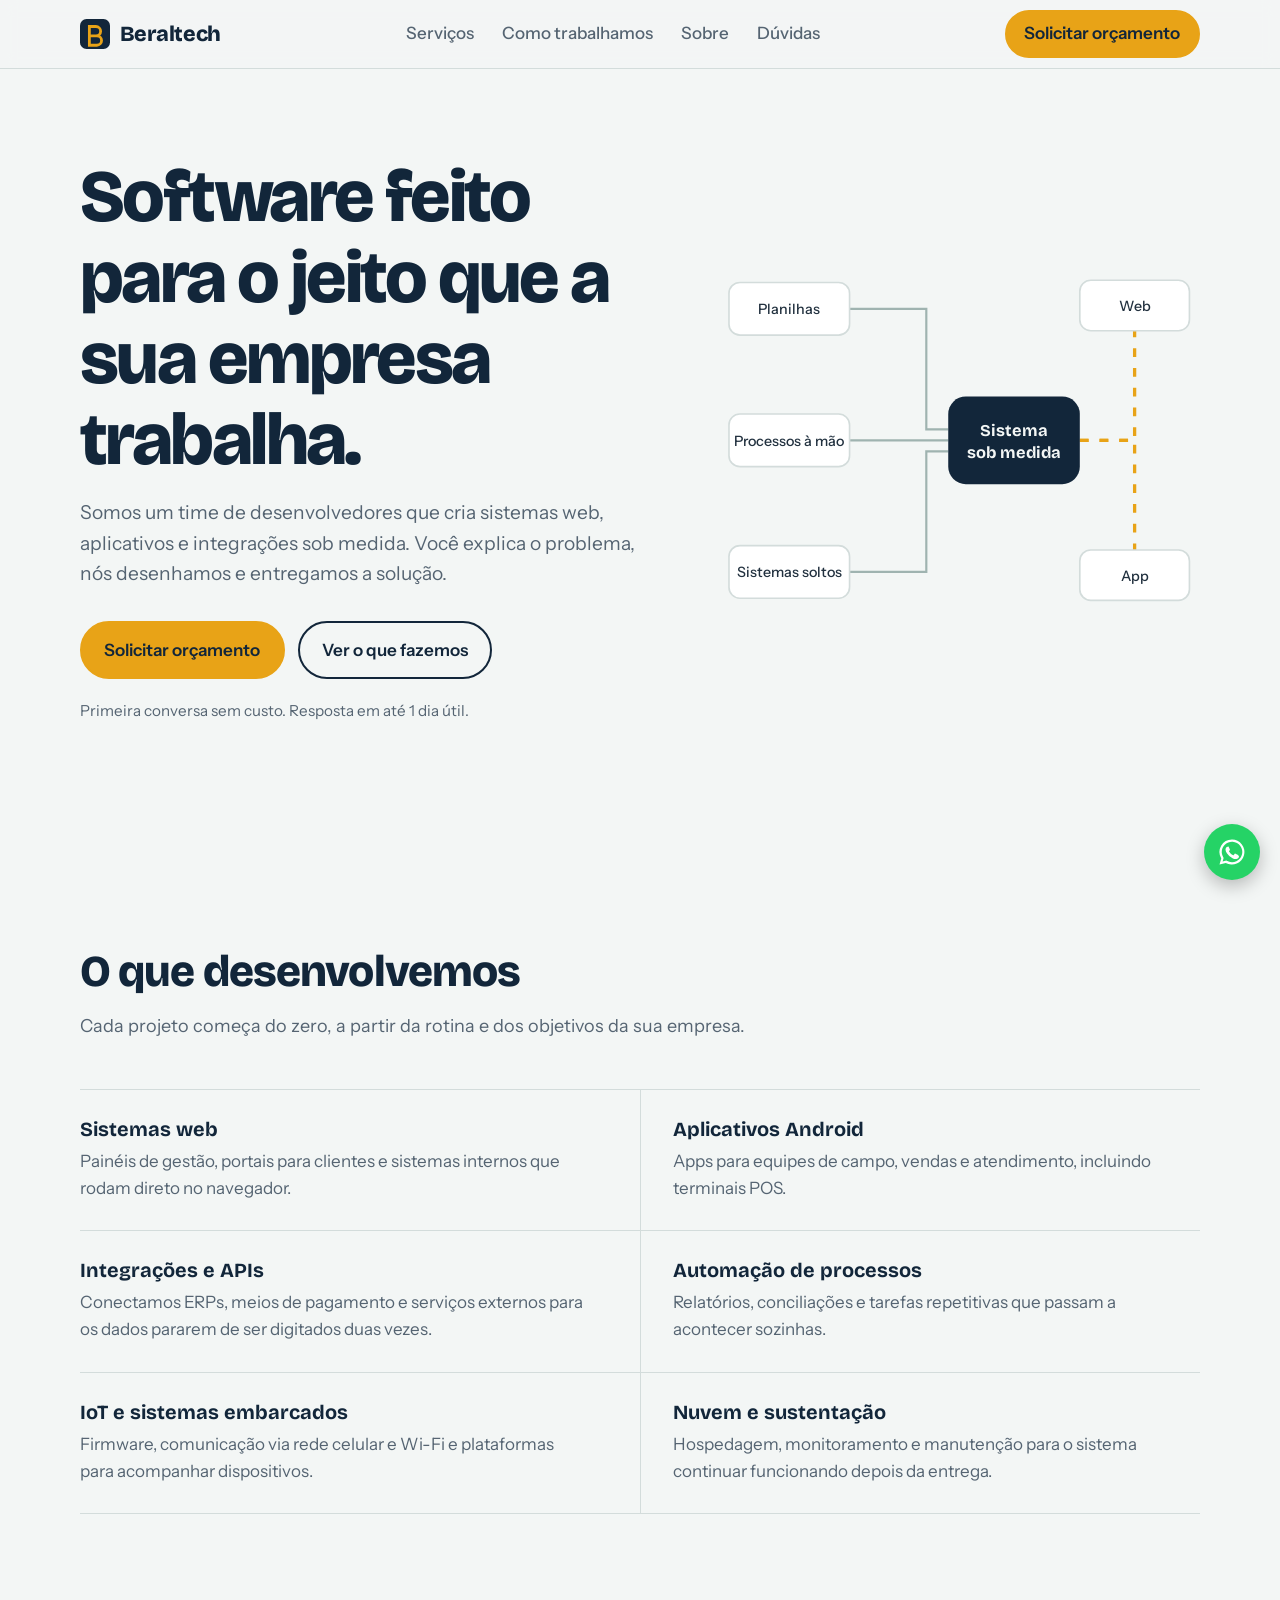
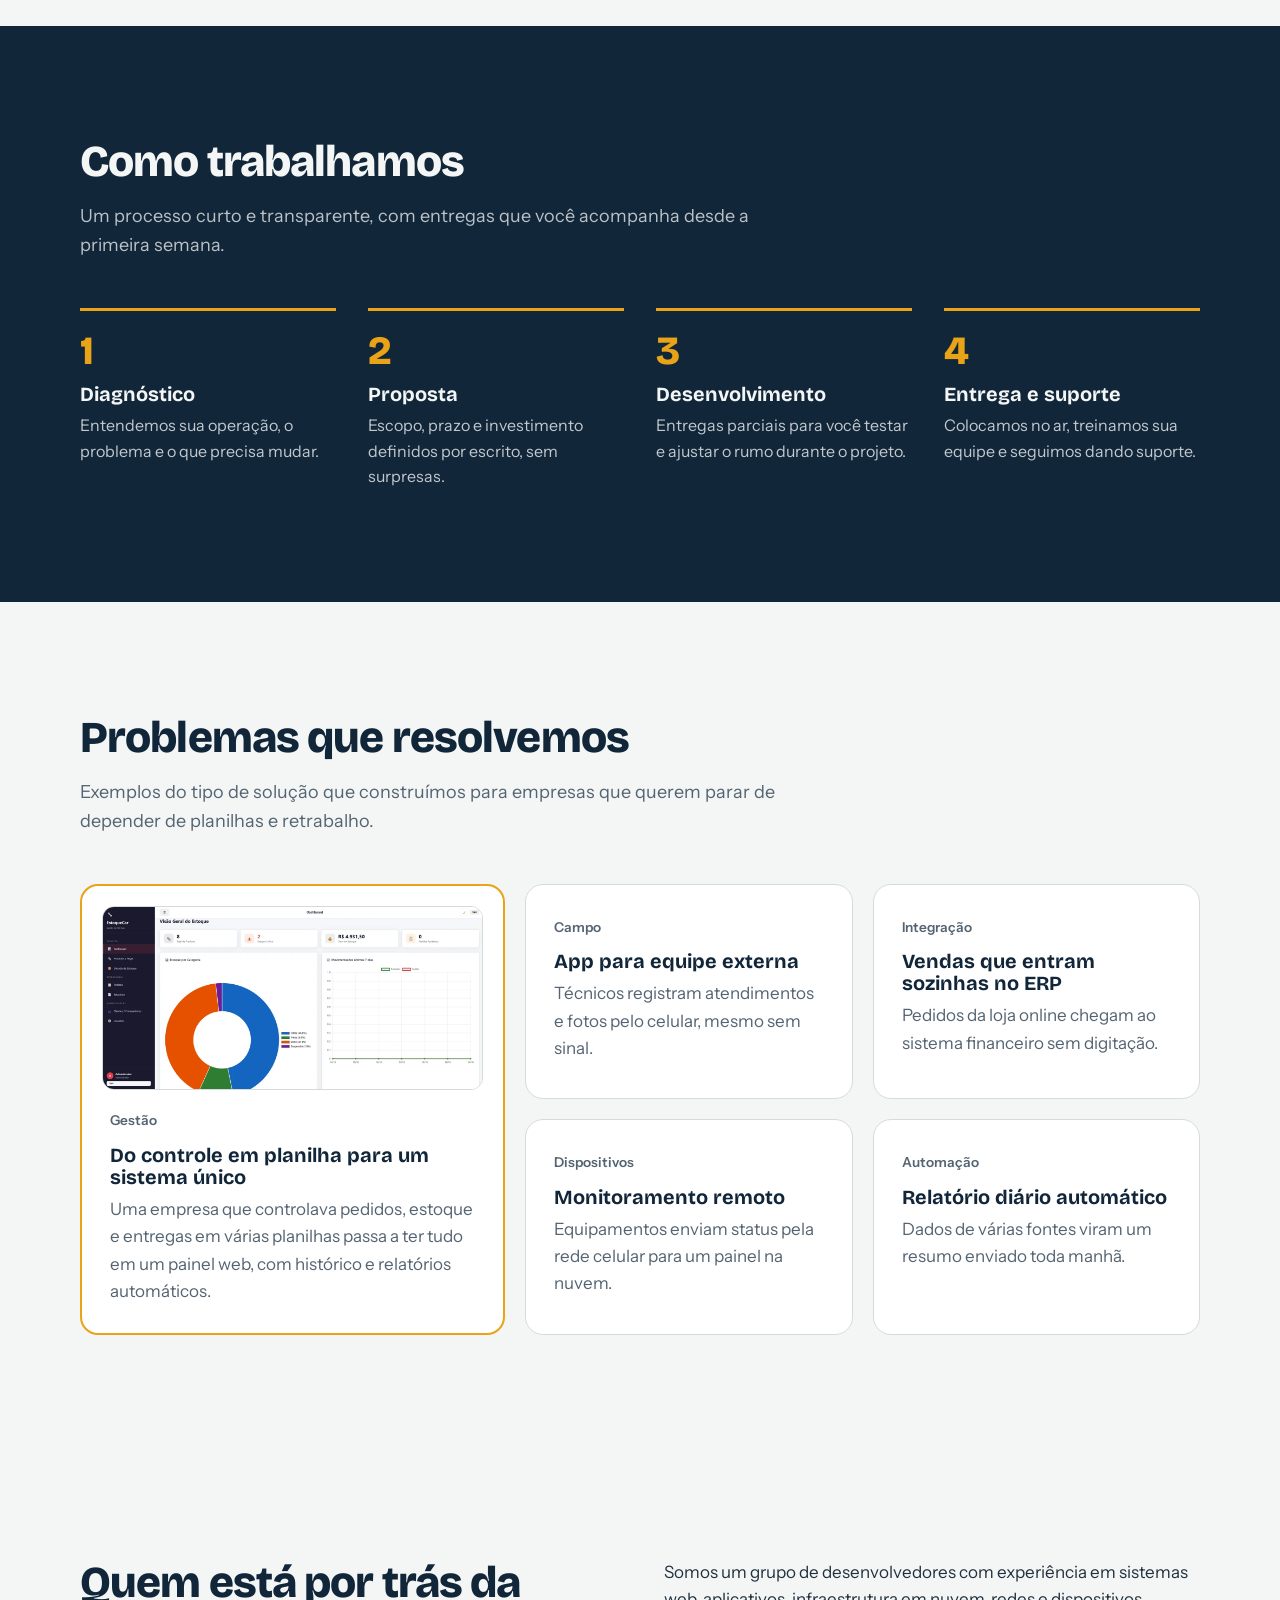
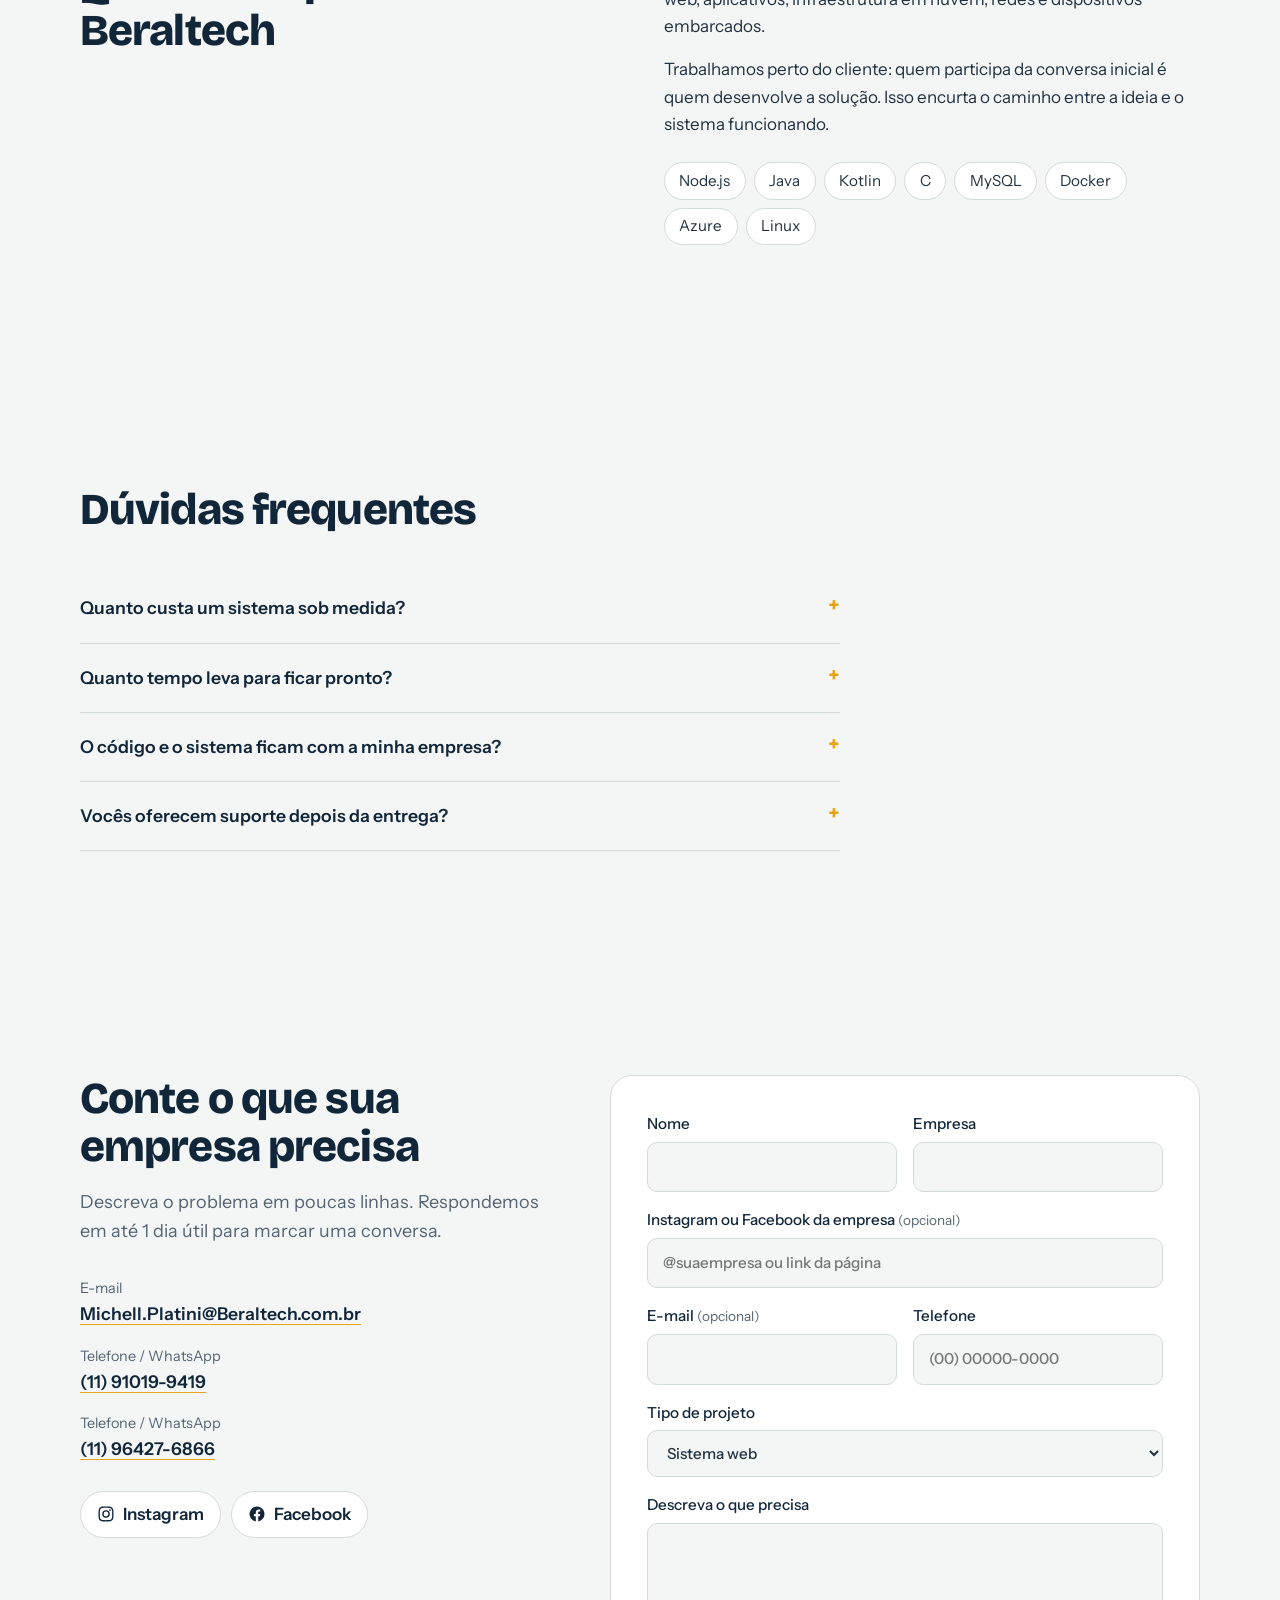
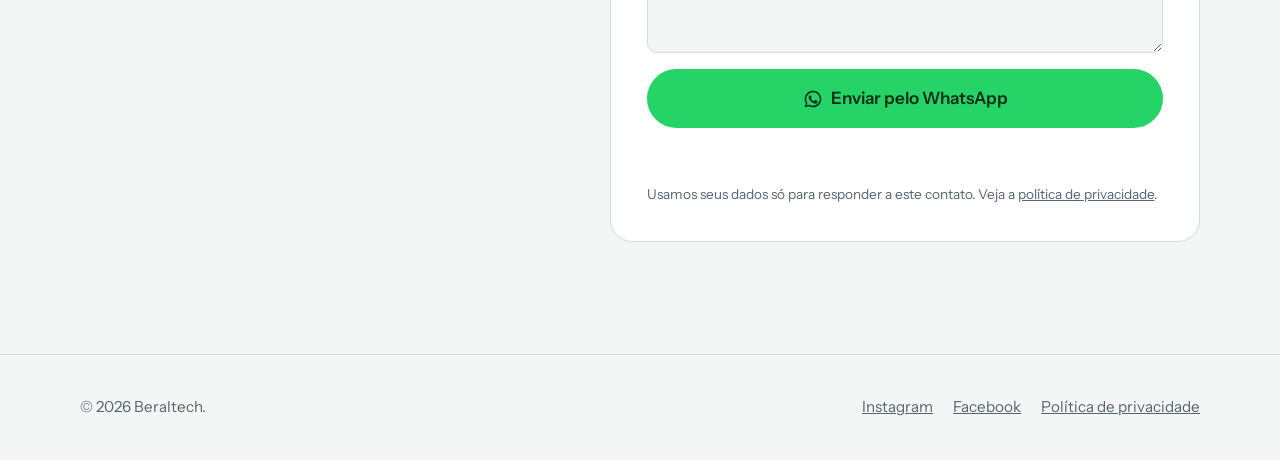
==== commit 0e1f4bda: "commit3" ====
--- a/index.html
+++ b/index.html
@@ -24,7 +24,10 @@
       <svg width="30" height="30" viewBox="0 0 32 32" aria-hidden="true"><rect width="32" height="32" rx="7" fill="#12263A"/><path d="M10 8h7a5 5 0 0 1 0 10h-7zM10 18h8a5 5 0 0 1 0 10h-8z" fill="none" stroke="#E8A317" stroke-width="3"/></svg>
       Beraltech
     </a>
-    <ul>
+    <button class="nav-toggle" type="button" aria-expanded="false" aria-controls="menu" aria-label="Abrir menu">
+      <span></span><span></span><span></span>
+    </button>
+    <ul id="menu">
       <li><a href="#servicos">Serviços</a></li>
       <li><a href="#processo">Como trabalhamos</a></li>
       <li><a href="#sobre">Sobre</a></li>
@@ -95,7 +98,7 @@
   <section>
     <div class="wrap">
       <h2>Problemas que resolvemos</h2>
-      <p class="lead">Exemplos do tipo de solução que construímos. Substitua por cases reais assim que tiver os primeiros projetos.</p>
+      <p class="lead">Exemplos do tipo de solução que construímos para empresas que querem parar de depender de planilhas e retrabalho.</p>
       <div class="examples">
         <article class="example example--featured">
           <div class="example__shot">
@@ -143,9 +146,7 @@
         <h2>Conte o que sua empresa precisa</h2>
         <p class="lead">Descreva o problema em poucas linhas. Respondemos em até 1 dia útil para marcar uma conversa.</p>
         <ul class="channels">
-          <li><span>Filipe Messias</span><a href="mailto:filipe.messias@beraltech.com.br">filipe.messias@beraltech.com.br</a></li>
-          <li><span>Michell Platini</span><a href="mailto:michell.platini@beraltech.com.br">michell.platini@beraltech.com.br</a></li>
-          <li><span>Raul Assis</span><a href="mailto:raul.assis@beraltech.com.br">raul.assis@beraltech.com.br</a></li>
+          <li><span>E-mail</span><a href="mailto:Michell.Platini@Beraltech.com.br">Michell.Platini@Beraltech.com.br</a></li>
           <li><span>Telefone / WhatsApp</span><a href="https://wa.me/5511910199419" target="_blank" rel="noopener">(11) 91019-9419</a></li>
           <li><span>Telefone / WhatsApp</span><a href="https://wa.me/5511964276866" target="_blank" rel="noopener">(11) 96427-6866</a></li>
         </ul>
@@ -154,8 +155,8 @@
           <a href="https://www.facebook.com/share/1E44PCqQSD/" target="_blank" rel="noopener"><svg viewBox="0 0 24 24" aria-hidden="true"><path d="M22 12a10 10 0 1 0-11.6 9.9v-7H7.9V12h2.5V9.8c0-2.5 1.5-3.9 3.8-3.9 1.1 0 2.2.2 2.2.2v2.5h-1.3c-1.2 0-1.6.8-1.6 1.6V12h2.8l-.4 2.9h-2.3v7A10 10 0 0 0 22 12z"/></svg>Facebook</a>
         </div>
       </div>
-      <!-- Troque SEU_ID pelo ID gerado no formspree.io (plano gratuito) -->
-      <form id="form-contato" action="https://formspree.io/f/SEU_ID" method="POST" novalidate>
+      <!-- O formulário não usa servidor: ao enviar, abre o WhatsApp com a mensagem já preenchida -->
+      <form id="form-contato" novalidate>
         <div class="row">
           <label>Nome<input name="nome" required autocomplete="name"></label>
           <label>Empresa<input name="empresa" autocomplete="organization"></label>
@@ -164,19 +165,22 @@
           <input name="rede_social" id="rede-social" placeholder="@suaempresa ou link da página" autocomplete="off" spellcheck="false">
         </label>
         <div class="row">
-          <label>E-mail<input type="email" name="email" required autocomplete="email"></label>
+          <label><span>E-mail <span class="hint">(opcional)</span></span><input type="email" name="email" autocomplete="email"></label>
           <label>Telefone<input type="tel" name="telefone" id="telefone" inputmode="tel" placeholder="(00) 00000-0000" autocomplete="tel"></label>
         </div>
         <label>Tipo de projeto
-          <select name="tipo">
+          <select name="tipo" id="tipo">
             <option>Sistema web</option><option>Aplicativo</option><option>Integração</option>
             <option>IoT ou embarcados</option><option>Ainda não sei</option>
           </select>
         </label>
         <label>Descreva o que precisa<textarea name="mensagem" required></textarea></label>
-        <button class="btn btn-primary" type="submit">Enviar mensagem</button>
+        <button class="btn btn-whatsapp" type="submit">
+          <svg width="20" height="20" viewBox="0 0 24 24" aria-hidden="true"><path d="M12 2a10 10 0 0 0-8.6 15.1L2 22l5-1.3A10 10 0 1 0 12 2zm0 18.2a8.2 8.2 0 0 1-4.2-1.2l-.3-.2-3 .8.8-2.9-.2-.3A8.2 8.2 0 1 1 12 20.2zm4.5-6.1c-.2-.1-1.5-.7-1.7-.8s-.4-.1-.6.1-.7.8-.8 1-.3.2-.5.1a6.7 6.7 0 0 1-3.3-2.9c-.2-.4.2-.4.7-1.3.1-.2 0-.3 0-.4l-.8-1.8c-.2-.5-.4-.4-.6-.4h-.5a1 1 0 0 0-.7.3 3 3 0 0 0-.9 2.2 5.2 5.2 0 0 0 1.1 2.7 11.8 11.8 0 0 0 4.5 4c1.7.7 2.3.8 3.2.6a2.7 2.7 0 0 0 1.8-1.2 2.2 2.2 0 0 0 .1-1.3c0-.1-.2-.2-.5-.3z"/></svg>
+          Enviar pelo WhatsApp
+        </button>
         <p class="form-status" role="status" aria-live="polite"></p>
-        <p class="privacy">Usamos seus dados só para responder a este contato. Veja a <a href="/privacidade.html">política de privacidade</a>.</p>
+        <p class="privacy">Usamos seus dados só para responder a este contato. Veja a <a href="privacidade.html">política de privacidade</a>.</p>
       </form>
     </div>
   </section>
@@ -184,11 +188,11 @@
 
 <footer>
   <div class="wrap foot">
-    <p>© <span id="ano"></span> Beraltech. CNPJ 00.000.000/0001-00</p>
+    <p>© <span id="ano"></span> Beraltech.</p>
     <nav aria-label="Redes sociais e links">
       <a href="https://www.instagram.com/beraltech/" target="_blank" rel="noopener">Instagram</a>
       <a href="https://www.facebook.com/share/1E44PCqQSD/" target="_blank" rel="noopener">Facebook</a>
-      <a href="/privacidade.html">Política de privacidade</a>
+      <a href="privacidade.html">Política de privacidade</a>
     </nav>
   </div>
 </footer>
--- a/style.css
+++ b/style.css
@@ -178,3 +178,40 @@
 .example--featured { justify-content: flex-start !important; }
 .example__shot { display: block; margin: -.5rem -.5rem 1.25rem; border-radius: 12px; overflow: hidden; border: 1px solid var(--line); }
 .example__shot img { display: block; width: 100%; height: auto; }
+
+/* Menu mobile */
+.nav-toggle { display: none; }
+@media (max-width: 760px) {
+  .nav { position: relative; }
+  .nav-toggle {
+    display: grid; gap: 5px; order: 3; padding: .6rem; margin-left: .25rem;
+    background: transparent; border: 1px solid var(--line); border-radius: 10px; cursor: pointer;
+  }
+  .nav-toggle span { display: block; width: 20px; height: 2px; background: var(--ink); border-radius: 2px; transition: transform .2s, opacity .2s; }
+  .nav-toggle[aria-expanded="true"] span:nth-child(1) { transform: translateY(7px) rotate(45deg); }
+  .nav-toggle[aria-expanded="true"] span:nth-child(2) { opacity: 0; }
+  .nav-toggle[aria-expanded="true"] span:nth-child(3) { transform: translateY(-7px) rotate(-45deg); }
+  .nav .btn-small { margin-left: auto; }
+  .nav ul.is-open {
+    display: grid; gap: 0; position: absolute; top: 100%; left: 0; right: 0;
+    background: var(--bg); border: 1px solid var(--line); border-radius: 0 0 14px 14px; padding: .5rem 0;
+    box-shadow: 0 12px 24px rgba(0,0,0,.12);
+  }
+  .nav ul.is-open a { display: block; padding: .8rem 1.25rem; color: var(--ink); }
+}
+@media (max-width: 400px) { .nav .btn-small { display: none; } }
+
+/* Formulário */
+.form-status.is-ok { color: #1E8449; }
+.form-status.is-error { color: #C0392B; }
+@media (prefers-color-scheme: dark) {
+  .form-status.is-ok { color: #58D68D; }
+  .form-status.is-error { color: #F1948A; }
+  input.is-invalid, textarea.is-invalid { border-color: #F1948A; }
+}
+.form-status a { color: inherit; }
+
+/* Botão de envio pelo WhatsApp */
+.btn-whatsapp { gap: .5rem; background: #25D366; border-color: #25D366; color: #0B2E17; }
+.btn-whatsapp:hover { filter: brightness(1.06); }
+.btn-whatsapp svg { fill: currentColor; }
